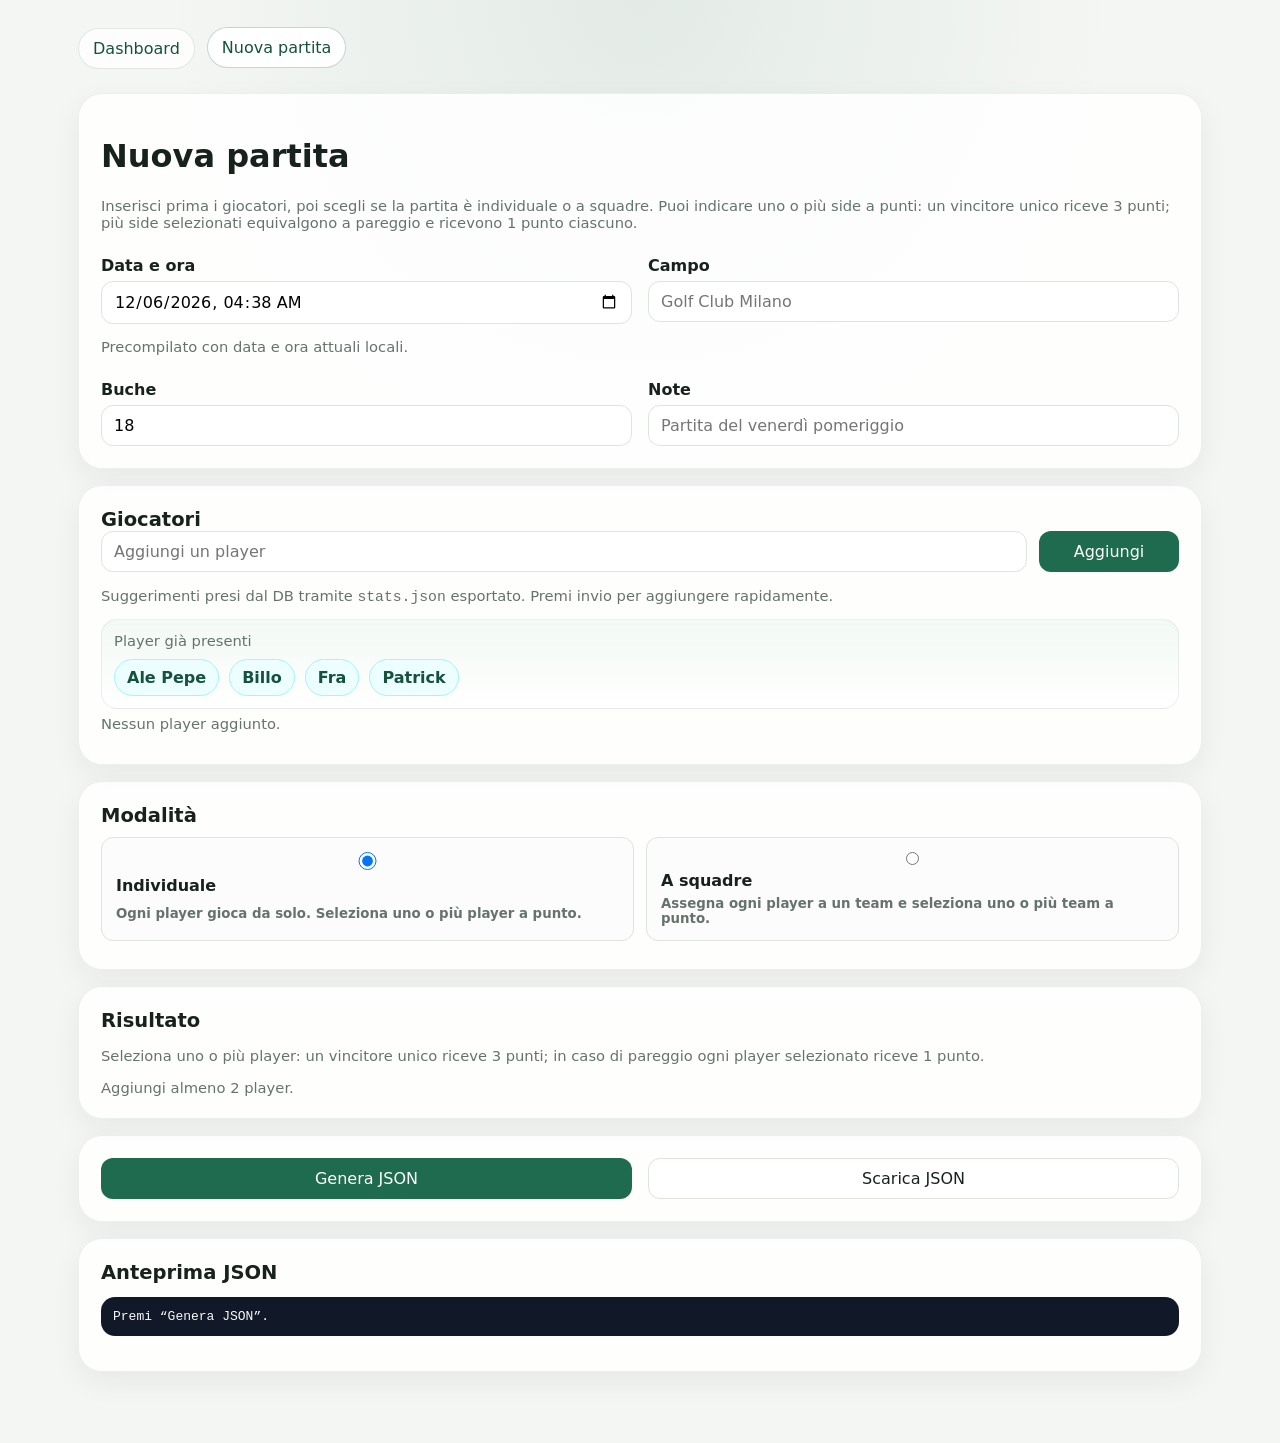
==== docs/new-match/index.html @ 49352cdf "stabile" ====
<!doctype html>
<html lang="it">
<head>
  <meta charset="utf-8">
  <meta name="viewport" content="width=device-width, initial-scale=1">
  <title>Nuova partita · Golf Match Tracker</title>
  <link rel="stylesheet" href="../assets/style.css">
</head>
<body>
  <div class="container">
    <nav>
      <a href="../">Dashboard</a>
      <a href="./" class="active">Nuova partita</a>
    </nav>

    <div class="card">
      <h1>Nuova partita</h1>
      <p class="small">Inserisci prima i giocatori, poi scegli se la partita è individuale o a squadre. Puoi indicare uno o più side a punti: un vincitore unico riceve 3 punti; più side selezionati equivalgono a pareggio e ricevono 1 punto ciascuno.</p>

      <div class="grid two-cols">
        <div>
          <label for="played_at">Data e ora</label>
          <input id="played_at" type="datetime-local">
          <p class="small">Precompilato con data e ora attuali locali.</p>
        </div>
        <div>
          <label for="course">Campo</label>
          <input id="course" type="text" placeholder="Golf Club Milano">
        </div>
      </div>

      <div class="grid two-cols">
        <div>
          <label for="holes">Buche</label>
          <input id="holes" type="number" min="1" step="1" value="18">
        </div>
        <div>
          <label for="notes">Note</label>
          <input id="notes" type="text" placeholder="Partita del venerdì pomeriggio">
        </div>
      </div>
    </div>

    <div class="card">
      <h2>Giocatori</h2>
      <div class="add-player-row">
        <input id="player_name" type="text" list="known-players" placeholder="Aggiungi un player">
        <datalist id="known-players"></datalist>
        <button id="add_player" type="button">Aggiungi</button>
      </div>
      <p class="small">Suggerimenti presi dal DB tramite <code>stats.json</code> esportato. Premi invio per aggiungere rapidamente.</p>
      <div class="known-players-block">
        <div class="known-players-head">
          <span class="small">Player già presenti</span>
        </div>
        <div id="known_players_empty" class="small">Nessun player disponibile nel dataset esportato.</div>
        <div id="known_players_list" class="chips suggest-chips"></div>
      </div>
      <div id="players_empty" class="small">Nessun player aggiunto.</div>
      <div id="players_list" class="chips"></div>
    </div>

    <div class="card">
      <h2>Modalità</h2>
      <div class="mode-row">
        <label class="choice-card">
          <input type="radio" name="mode" value="individual" checked>
          <span>Individuale</span>
          <small>Ogni player gioca da solo. Seleziona uno o più player a punto.</small>
        </label>
        <label class="choice-card">
          <input type="radio" name="mode" value="teams">
          <span>A squadre</span>
          <small>Assegna ogni player a un team e seleziona uno o più team a punto.</small>
        </label>
      </div>
    </div>

    <div class="card" id="individual_section">
      <h2>Risultato</h2>
      <p class="small">Seleziona uno o più player: un vincitore unico riceve 3 punti; in caso di pareggio ogni player selezionato riceve 1 punto.</p>
      <div id="individual_winner" class="stack"></div>
    </div>

    <div class="card hidden" id="teams_section">
      <div class="section-head">
        <h2>Squadre</h2>
        <div class="inline-actions">
          <button id="remove_team" type="button" class="secondary">- Team</button>
          <button id="add_team" type="button" class="secondary">+ Team</button>
        </div>
      </div>
      <p class="small">Se il nome team resta vuoto, useremo automaticamente i nomi dei player uniti da <code>-</code>.</p>
      <div id="team_names" class="grid two-cols"></div>
      <div class="table-wrap">
        <table>
          <thead>
            <tr>
              <th>Player</th>
              <th>Team</th>
            </tr>
          </thead>
          <tbody id="team_assignments"></tbody>
        </table>
      </div>
      <div class="winner-block">
        <label>Risultato team</label>
        <p class="small">Seleziona uno o più team: un vincitore unico riceve 3 punti; in caso di pareggio ogni team selezionato riceve 1 punto.</p>
        <div id="winning_team" class="stack"></div>
      </div>
    </div>

    <div class="card">
      <div class="grid two-cols">
        <button id="build" type="button">Genera JSON</button>
        <button id="download" type="button" class="secondary" disabled>Scarica JSON</button>
      </div>
    </div>

    <div class="card">
      <h2>Anteprima JSON</h2>
      <pre id="output">Premi “Genera JSON”.</pre>
    </div>
  </div>

  <script>
    (function () {
      'use strict';

      var state = {
        players: [],
        mode: 'individual',
        teamCount: 2,
        teamAssignments: {},
        knownPlayers: []
      };
      var latestText = '';

      function byId(id) {
        return document.getElementById(id);
      }

      function pad(n) {
        return String(n).padStart(2, '0');
      }

      function localDateTimeValue(date) {
        return date.getFullYear() + '-' +
          pad(date.getMonth() + 1) + '-' +
          pad(date.getDate()) + 'T' +
          pad(date.getHours()) + ':' +
          pad(date.getMinutes());
      }

      function generateImportKey() {
        var now = Date.now().toString(36);
        var rand = Math.random().toString(36).slice(2, 10);
        return 'match-' + now + '-' + rand;
      }

      function teamOptionLabel(teamNo) {
        var namesInput = byId('team_name_' + teamNo);
        var custom = namesInput ? namesInput.value.trim() : '';
        return custom || ('Team ' + teamNo);
      }

      function defaultTeamName(players) {
        return players.slice().sort().join('-');
      }

      function normalizeName(name) {
        return (name || '').trim().replace(/\s+/g, ' ');
      }

      function loadKnownPlayers() {
        fetch('../data/stats.json')
          .then(function (response) {
            if (!response.ok) return null;
            return response.json();
          })
          .then(function (payload) {
            if (!payload || !payload.filters || !Array.isArray(payload.filters.players)) return;
            state.knownPlayers = payload.filters.players.slice();
            renderKnownPlayers();
          })
          .catch(function () {
            renderKnownPlayers();
          });
      }

      function renderKnownPlayers() {
        var datalist = byId('known-players');
        var list = byId('known_players_list');
        var empty = byId('known_players_empty');
        datalist.innerHTML = '';
        list.innerHTML = '';

        var available = state.knownPlayers.filter(function (name) {
          return state.players.indexOf(name) === -1;
        });

        if (!available.length) {
          empty.style.display = state.knownPlayers.length ? 'none' : 'block';
        } else {
          empty.style.display = 'none';
        }

        state.knownPlayers.forEach(function (name) {
          var option = document.createElement('option');
          option.value = name;
          datalist.appendChild(option);
        });

        available.forEach(function (name) {
          var button = document.createElement('button');
          button.type = 'button';
          button.className = 'chip chip-action';
          button.textContent = name;
          button.addEventListener('click', function () {
            addPlayer(name);
            byId('player_name').value = '';
            byId('player_name').focus();
          });
          list.appendChild(button);
        });
      }

      function addPlayer(rawName) {
        var name = normalizeName(rawName);
        if (!name) return;
        if (state.players.indexOf(name) !== -1) return;
        state.players.push(name);
        if (!state.teamAssignments[name]) {
          var fallbackTeam = state.teamCount >= 2 ? ((state.players.length % 2) === 0 ? 2 : 1) : 1;
          state.teamAssignments[name] = Math.min(fallbackTeam, state.teamCount);
        }
        if (state.knownPlayers.indexOf(name) === -1) {
          state.knownPlayers.push(name);
          state.knownPlayers.sort();
          renderKnownPlayers();
        }
        renderAll();
      }

      function removePlayer(name) {
        state.players = state.players.filter(function (item) { return item !== name; });
        delete state.teamAssignments[name];
        renderAll();
      }

      function setMode(mode) {
        state.mode = mode === 'teams' ? 'teams' : 'individual';
        renderMode();
      }

      function ensureAssignmentsInRange() {
        state.players.forEach(function (player, index) {
          var assigned = state.teamAssignments[player];
          if (!assigned || assigned > state.teamCount || assigned < 1) {
            state.teamAssignments[player] = (index % state.teamCount) + 1;
          }
        });
      }

      function renderPlayers() {
        var list = byId('players_list');
        var empty = byId('players_empty');
        list.innerHTML = '';
        if (!state.players.length) {
          empty.style.display = 'block';
          return;
        }
        empty.style.display = 'none';
        state.players.forEach(function (name) {
          var chip = document.createElement('div');
          chip.className = 'chip';

          var span = document.createElement('span');
          span.textContent = name;
          chip.appendChild(span);

          var button = document.createElement('button');
          button.type = 'button';
          button.className = 'chip-remove';
          button.textContent = '×';
          button.addEventListener('click', function () {
            removePlayer(name);
          });
          chip.appendChild(button);
          list.appendChild(chip);
        });
      }

      function renderMode() {
        byId('individual_section').classList.toggle('hidden', state.mode !== 'individual');
        byId('teams_section').classList.toggle('hidden', state.mode !== 'teams');
        renderIndividualWinners();
        renderTeams();
      }

      function renderIndividualWinners() {
        var wrap = byId('individual_winner');
        wrap.innerHTML = '';
        if (!state.players.length) {
          wrap.innerHTML = '<div class="small">Aggiungi almeno 2 player.</div>';
          return;
        }
        state.players.forEach(function (player, index) {
          var label = document.createElement('label');
          label.className = 'row-option';
          var checkbox = document.createElement('input');
          checkbox.type = 'checkbox';
          checkbox.name = 'winner_player';
          checkbox.value = player;
          if (index === 0) checkbox.checked = true;
          label.appendChild(checkbox);
          var text = document.createElement('span');
          text.textContent = player;
          label.appendChild(text);
          wrap.appendChild(label);
        });
      }

      function renderTeams() {
        ensureAssignmentsInRange();
        var namesWrap = byId('team_names');
        var body = byId('team_assignments');
        var winnersWrap = byId('winning_team');

        namesWrap.innerHTML = '';
        body.innerHTML = '';
        winnersWrap.innerHTML = '';

        for (var i = 1; i <= state.teamCount; i += 1) {
          var box = document.createElement('div');
          var label = document.createElement('label');
          label.setAttribute('for', 'team_name_' + i);
          label.textContent = 'Nome team ' + i;
          box.appendChild(label);

          var input = document.createElement('input');
          input.id = 'team_name_' + i;
          input.type = 'text';
          input.placeholder = 'Automatico dai player';
          input.dataset.teamNo = String(i);
          input.addEventListener('input', renderWinningTeamOptions);
          box.appendChild(input);
          namesWrap.appendChild(box);

          var winnerLabel = document.createElement('label');
          winnerLabel.className = 'row-option';
          var checkbox = document.createElement('input');
          checkbox.type = 'checkbox';
          checkbox.name = 'winner_team';
          checkbox.value = String(i);
          if (i === 1) checkbox.checked = true;
          winnerLabel.appendChild(checkbox);
          var text = document.createElement('span');
          text.dataset.teamWinnerLabel = String(i);
          text.textContent = teamOptionLabel(i);
          winnerLabel.appendChild(text);
          winnersWrap.appendChild(winnerLabel);
        }

        state.players.forEach(function (player) {
          var tr = document.createElement('tr');
          var tdPlayer = document.createElement('td');
          tdPlayer.textContent = player;
          tr.appendChild(tdPlayer);

          var tdTeam = document.createElement('td');
          var playerSelect = document.createElement('select');
          playerSelect.dataset.player = player;
          for (var j = 1; j <= state.teamCount; j += 1) {
            var opt = document.createElement('option');
            opt.value = String(j);
            opt.textContent = 'Team ' + j;
            if (state.teamAssignments[player] === j) opt.selected = true;
            playerSelect.appendChild(opt);
          }
          playerSelect.addEventListener('change', function (event) {
            state.teamAssignments[event.target.dataset.player] = Number(event.target.value);
            renderWinningTeamOptions();
          });
          tdTeam.appendChild(playerSelect);
          tr.appendChild(tdTeam);
          body.appendChild(tr);
        });

        renderWinningTeamOptions();
      }

      function renderWinningTeamOptions() {
        Array.prototype.forEach.call(document.querySelectorAll('[data-team-winner-label]'), function (label) {
          var teamNo = Number(label.dataset.teamWinnerLabel);
          var players = state.players.filter(function (player) {
            return state.teamAssignments[player] === teamNo;
          });
          var typed = teamOptionLabel(teamNo);
          label.textContent = players.length ? (typed + ' (' + defaultTeamName(players) + ')') : typed;
        });
      }

      function buildIndividualSides() {
        var checked = Array.prototype.map.call(document.querySelectorAll('input[name="winner_player"]:checked'), function (input) { return input.value; });
        if (!checked.length) throw new Error('Scegli almeno un player/team a punti');
        return state.players.map(function (player) {
          return {
            team_name: player,
            is_winner: checked.indexOf(player) !== -1,
            players: [player]
          };
        });
      }

      function buildTeamSides() {
        var grouped = {};
        state.players.forEach(function (player) {
          var teamNo = Number(state.teamAssignments[player] || 1);
          if (!grouped[teamNo]) grouped[teamNo] = [];
          grouped[teamNo].push(player);
        });

        var nonEmpty = Object.keys(grouped)
          .map(function (key) { return Number(key); })
          .sort(function (a, b) { return a - b; })
          .filter(function (teamNo) { return grouped[teamNo].length > 0; });

        if (nonEmpty.length < 2) throw new Error('Servono almeno 2 team non vuoti');

        var winners = Array.prototype.map.call(document.querySelectorAll('input[name="winner_team"]:checked'), function (input) {
          return Number(input.value);
        }).filter(function (teamNo) {
          return nonEmpty.indexOf(teamNo) !== -1;
        });
        if (!winners.length) throw new Error('Scegli almeno un team a punti con almeno un player');

        return nonEmpty.map(function (teamNo) {
          var players = grouped[teamNo].slice().sort();
          var typedName = byId('team_name_' + teamNo).value.trim();
          return {
            team_name: typedName || defaultTeamName(players),
            is_winner: winners.indexOf(teamNo) !== -1,
            players: players
          };
        });
      }

      function buildPayload() {
        var dt = byId('played_at').value;
        if (!dt) throw new Error('Data e ora obbligatoria');
        if (state.players.length < 2) throw new Error('Servono almeno 2 player');

        return {
          version: 'golf-match.v1',
          import_key: generateImportKey(),
          played_at: dt + ':00',
          course: normalizeName(byId('course').value) || null,
          holes: Number(byId('holes').value) || null,
          notes: normalizeName(byId('notes').value) || null,
          sides: state.mode === 'teams' ? buildTeamSides() : buildIndividualSides()
        };
      }

      function renderAll() {
        renderPlayers();
        renderKnownPlayers();
        renderMode();
      }

      byId('played_at').value = localDateTimeValue(new Date());

      byId('add_player').addEventListener('click', function () {
        addPlayer(byId('player_name').value);
        byId('player_name').value = '';
        byId('player_name').focus();
      });

      byId('player_name').addEventListener('keydown', function (event) {
        if (event.key === 'Enter') {
          event.preventDefault();
          byId('add_player').click();
        }
      });

      Array.prototype.forEach.call(document.querySelectorAll('input[name="mode"]'), function (input) {
        input.addEventListener('change', function (event) {
          setMode(event.target.value);
        });
      });

      byId('add_team').addEventListener('click', function () {
        state.teamCount = Math.min(6, state.teamCount + 1);
        renderTeams();
      });

      byId('remove_team').addEventListener('click', function () {
        state.teamCount = Math.max(2, state.teamCount - 1);
        ensureAssignmentsInRange();
        renderTeams();
      });

      byId('build').addEventListener('click', function () {
        try {
          var payload = buildPayload();
          latestText = JSON.stringify(payload, null, 2);
          byId('output').textContent = latestText;
          byId('download').disabled = false;
        } catch (err) {
          latestText = '';
          byId('output').textContent = 'Errore: ' + err.message;
          byId('download').disabled = true;
        }
      });

      byId('download').addEventListener('click', function () {
        if (!latestText) return;
        var blob = new Blob([latestText], { type: 'application/json' });
        var a = document.createElement('a');
        a.href = URL.createObjectURL(blob);
        a.download = 'golf-match.json';
        a.click();
        URL.revokeObjectURL(a.href);
      });

      loadKnownPlayers();
      renderAll();
    })();
  </script>
</body>
</html>
---- docs/assets/style.css ----
:root {
  --bg: #f4f6f3;
  --card: #ffffff;
  --card-soft: #f8fbf7;
  --text: #18221d;
  --muted: #66736d;
  --line: #dde5de;
  --accent: #1f6b4f;
  --accent-strong: #15523c;
  --accent-soft: #e6f3ec;
  --shadow: 0 10px 30px rgba(22, 34, 28, 0.06);
}
* { box-sizing: border-box; }
html { scroll-behavior: smooth; }
body {
  margin: 0;
  font-family: Inter, ui-sans-serif, system-ui, -apple-system, BlinkMacSystemFont, "Segoe UI", sans-serif;
  background:
    radial-gradient(circle at top, rgba(31,107,79,0.08), transparent 30%),
    var(--bg);
  color: var(--text);
}
a { color: var(--accent); }
.container {
  max-width: 1160px;
  margin: 0 auto;
  padding: 28px 18px 56px;
}
.topnav,
nav {
  display: flex;
  gap: 12px;
  margin-bottom: 24px;
  flex-wrap: wrap;
}
.topnav a,
nav a {
  text-decoration: none;
  color: var(--accent-strong);
  padding: 10px 14px;
  border: 1px solid rgba(21,82,60,0.12);
  border-radius: 999px;
  background: rgba(255,255,255,0.76);
  backdrop-filter: blur(6px);
  transition: transform 120ms ease, background 120ms ease, border-color 120ms ease;
}
.topnav a:hover,
nav a:hover,
.topnav a.active,
nav a.active {
  background: #ffffff;
  border-color: rgba(21,82,60,0.24);
  transform: translateY(-1px);
}
.hero-card {
  display: flex;
  justify-content: space-between;
  gap: 24px;
  align-items: flex-end;
  padding: 28px;
  margin-bottom: 18px;
  border-radius: 28px;
  background: linear-gradient(135deg, #173f31 0%, #1f6b4f 60%, #2a7f60 100%);
  color: #f7fbf8;
  box-shadow: var(--shadow);
}
.eyebrow,
.section-kicker {
  margin: 0 0 8px;
  font-size: 0.78rem;
  letter-spacing: 0.12em;
  text-transform: uppercase;
  color: rgba(247,251,248,0.74);
}
.section-kicker {
  color: var(--muted);
}
.hero-card h1 {
  margin: 0;
  font-size: clamp(2rem, 4vw, 3.1rem);
  line-height: 1.02;
}
.hero-copy {
  max-width: 640px;
  margin: 12px 0 0;
  color: rgba(247,251,248,0.82);
  font-size: 1.02rem;
  line-height: 1.55;
}
.hero-meta {
  display: grid;
  gap: 12px;
  justify-items: end;
  text-align: right;
}
.pill {
  display: inline-flex;
  align-items: center;
  gap: 8px;
  width: fit-content;
  padding: 8px 12px;
  border-radius: 999px;
  background: rgba(255,255,255,0.14);
  color: #f7fbf8;
  border: 1px solid rgba(255,255,255,0.16);
  font-size: 0.88rem;
}
.pill.subtle {
  background: var(--accent-soft);
  color: var(--accent-strong);
  border-color: rgba(21,82,60,0.08);
}
.kpi-grid {
  display: grid;
  grid-template-columns: repeat(4, minmax(0, 1fr));
  gap: 16px;
  margin: 0 0 18px;
}
.kpi-card {
  background: rgba(255,255,255,0.8);
  border: 1px solid rgba(21,82,60,0.08);
  border-radius: 22px;
  padding: 20px;
  box-shadow: var(--shadow);
}
.kpi-card-accent {
  background: linear-gradient(180deg, #f5fbf7 0%, #ebf6ef 100%);
}
.kpi-label {
  margin: 0 0 8px;
  color: var(--muted);
  font-size: 0.86rem;
  text-transform: uppercase;
  letter-spacing: 0.06em;
}
.kpi-value {
  margin: 0;
  font-size: clamp(2rem, 3vw, 2.5rem);
  font-weight: 700;
  letter-spacing: -0.03em;
}
.kpi-value-sm {
  font-size: clamp(1.1rem, 2.2vw, 1.35rem);
  line-height: 1.3;
}
.kpi-note,
.small {
  color: var(--muted);
  font-size: 0.92rem;
}
.card {
  background: rgba(255,255,255,0.84);
  border: 1px solid rgba(21,82,60,0.08);
  border-radius: 24px;
  padding: 22px;
  margin-bottom: 16px;
  box-shadow: var(--shadow);
}
.dashboard-card {
  margin-bottom: 0;
}
.grid {
  display: grid;
  gap: 16px;
}
.grid-charts,
.grid-tables {
  grid-template-columns: repeat(2, minmax(0, 1fr));
  margin-bottom: 16px;
}
.card-head,
.section-head {
  display: flex;
  justify-content: space-between;
  gap: 16px;
  align-items: flex-start;
  flex-wrap: wrap;
  margin-bottom: 18px;
}
.card h2 {
  margin: 0;
  font-size: 1.22rem;
}
label { display: block; margin: 10px 0 6px; font-weight: 600; }
input, textarea, select, button {
  width: 100%;
  padding: 10px 12px;
  border: 1px solid var(--line);
  border-radius: 12px;
  font: inherit;
  background: #fff;
}
button {
  cursor: pointer;
  background: var(--accent);
  color: white;
  border: none;
}
button.secondary {
  background: white;
  color: var(--text);
  border: 1px solid var(--line);
}
.table-wrap { overflow-x: auto; }
table { width: 100%; border-collapse: collapse; }
th, td {
  text-align: left;
  padding: 12px 10px;
  border-bottom: 1px solid #edf2ee;
}
thead th {
  font-size: 0.82rem;
  letter-spacing: 0.06em;
  text-transform: uppercase;
  color: var(--muted);
}
tbody tr:hover {
  background: rgba(31,107,79,0.03);
}
td.num {
  text-align: right;
  font-variant-numeric: tabular-nums;
}
pre {
  white-space: pre-wrap;
  background: #111827;
  color: #f9fafb;
  padding: 12px;
  border-radius: 14px;
  overflow-x: auto;
}
.chart {
  display: grid;
  gap: 12px;
}
.chart-row {
  display: grid;
  grid-template-columns: minmax(90px, 170px) 1fr 52px;
  gap: 12px;
  align-items: center;
}
.chart-label {
  font-size: 0.96rem;
  overflow: hidden;
  text-overflow: ellipsis;
  white-space: nowrap;
}
.chart-track {
  position: relative;
  background: linear-gradient(180deg, #f3f6f4 0%, #edf2ee 100%);
  border-radius: 999px;
  overflow: hidden;
  height: 14px;
}
.chart-bar {
  height: 100%;
  background: linear-gradient(90deg, #2b7f60 0%, #1f6b4f 100%);
  border-radius: 999px;
  transition: width 250ms ease;
}
.chart-bar.top {
  background: linear-gradient(90deg, #3d986f 0%, #1d5f46 100%);
}
.chart-value {
  text-align: right;
  font-size: 0.92rem;
  color: var(--muted);
  font-variant-numeric: tabular-nums;
}
.matches-card {
  padding-bottom: 16px;
}
.compact-filter {
  min-width: 150px;
}
.compact-filter label {
  margin-top: 0;
  font-size: 0.84rem;
  color: var(--muted);
}
.matches-list {
  display: grid;
  gap: 14px;
}
.match-item {
  border: 1px solid #e8eeea;
  background: linear-gradient(180deg, #ffffff 0%, #fbfcfb 100%);
  border-radius: 18px;
  padding: 16px;
}
.match-meta {
  display: flex;
  flex-wrap: wrap;
  gap: 8px;
  align-items: center;
  color: var(--muted);
  font-size: 0.92rem;
  margin-bottom: 12px;
}
.match-date {
  color: var(--text);
  font-weight: 700;
}
.match-dot {
  color: #b3c1b9;
}
.match-sides {
  display: grid;
  gap: 10px;
}
.match-side {
  display: flex;
  gap: 12px;
  align-items: center;
  padding: 12px;
  border-radius: 16px;
  background: #f8faf8;
  border: 1px solid transparent;
}
.match-side.is-winner {
  background: #eff8f2;
  border-color: #d6eadc;
}
.result-badge {
  display: inline-flex;
  align-items: center;
  justify-content: center;
  min-width: 70px;
  padding: 8px 10px;
  border-radius: 999px;
  font-size: 0.78rem;
  font-weight: 700;
  text-transform: uppercase;
  letter-spacing: 0.06em;
}
.result-badge.winner {
  background: #dff1e6;
  color: #18543d;
}
.result-badge.loser {
  background: #eef2ef;
  color: #62706a;
}
.match-side-text {
  display: grid;
  gap: 4px;
}
.match-side-text span {
  color: var(--muted);
  font-size: 0.92rem;
}

.match-id {
  display: inline-flex;
  align-items: center;
  padding: 4px 8px;
  border-radius: 999px;
  background: var(--accent-soft);
  color: var(--accent-strong);
  font-weight: 700;
  font-variant-numeric: tabular-nums;
}
.match-admin {
  margin-top: 12px;
  padding-top: 10px;
  border-top: 1px solid #edf2ee;
}
.match-admin summary {
  cursor: pointer;
  color: var(--accent-strong);
  font-weight: 700;
}
.match-import-key {
  margin: 10px 0 6px;
  word-break: break-all;
}
.delete-command {
  margin: 0;
  font-size: 0.86rem;
}

.match-notes {
  margin: 12px 0 0;
  color: var(--muted);
  font-size: 0.94rem;
  line-height: 1.5;
}
.hidden { display: none; }
.two-cols { grid-template-columns: repeat(auto-fit, minmax(240px, 1fr)); }
.add-player-row {
  display: grid;
  grid-template-columns: 1fr 140px;
  gap: 12px;
}

.known-players-block {
  margin: 12px 0 6px;
  padding: 12px;
  border: 1px solid rgba(21,82,60,0.08);
  border-radius: 16px;
  background: linear-gradient(180deg, rgba(230,243,236,0.5) 0%, rgba(255,255,255,0.7) 100%);
}
.known-players-head {
  display: flex;
  justify-content: space-between;
  gap: 10px;
  align-items: center;
  margin-bottom: 8px;
}
.suggest-chips {
  margin-top: 8px;
}
.chip-action {
  width: auto;
  border: 1px solid rgba(21,82,60,0.12);
  background: #fff;
  color: var(--accent-strong);
  font-weight: 600;
}
.chip-action:hover {
  background: var(--accent-soft);
}

.chips {
  display: flex;
  flex-wrap: wrap;
  gap: 10px;
  margin-top: 10px;
}
.chip {
  display: inline-flex;
  align-items: center;
  gap: 8px;
  padding: 8px 12px;
  background: #ecfeff;
  border: 1px solid #a5f3fc;
  border-radius: 999px;
}
.chip-remove {
  width: auto;
  min-width: 28px;
  padding: 2px 8px;
  border-radius: 999px;
  background: white;
  color: var(--text);
  border: 1px solid var(--line);
}
.mode-row {
  display: grid;
  grid-template-columns: repeat(auto-fit, minmax(220px, 1fr));
  gap: 12px;
}
.choice-card {
  display: grid;
  gap: 6px;
  border: 1px solid var(--line);
  border-radius: 12px;
  padding: 14px;
  background: #fcfcfc;
}
.choice-card input {
  width: auto;
  margin: 0;
}
.choice-card span {
  font-weight: 700;
}
.choice-card small {
  color: var(--muted);
}
.row-option {
  display: flex;
  align-items: center;
  gap: 10px;
  padding: 10px 0;
}
.stack {
  display: grid;
  gap: 4px;
}
.inline-actions {
  display: flex;
  gap: 10px;
}
.inline-actions button { width: auto; }
.winner-block {
  margin-top: 16px;
}
.matches-limit-box {
  min-width: 140px;
}
.matches-limit-box label {
  margin-top: 0;
}
.match-card {
  margin-bottom: 12px;
}
@media (max-width: 980px) {
  .kpi-grid,
  .grid-charts,
  .grid-tables {
    grid-template-columns: 1fr 1fr;
  }
}
@media (max-width: 760px) {
  .hero-card {
    padding: 22px;
    border-radius: 24px;
    flex-direction: column;
    align-items: flex-start;
  }
  .hero-meta {
    justify-items: start;
    text-align: left;
  }
  .kpi-grid,
  .grid-charts,
  .grid-tables {
    grid-template-columns: 1fr;
  }
  .chart-row {
    grid-template-columns: minmax(80px, 130px) 1fr 44px;
  }
  .match-side {
    align-items: flex-start;
  }
}
@media (max-width: 640px) {
  .container {
    padding: 18px 14px 40px;
  }
  .add-player-row { grid-template-columns: 1fr; }
}

/* Dashboard refresh: full-width leaderboards, no chart panels */
.dashboard-page {
  max-width: 1280px;
}
.scoreboard-stack {
  display: grid;
  gap: 18px;
  margin-bottom: 18px;
}
.scoreboard-card {
  position: relative;
  overflow: hidden;
  padding: 0;
  border-color: rgba(21,82,60,0.10);
  background:
    linear-gradient(135deg, rgba(230,243,236,0.72) 0%, rgba(255,255,255,0.92) 34%, rgba(255,255,255,0.98) 100%);
}
.scoreboard-card::before {
  content: "";
  position: absolute;
  inset: 0 0 auto 0;
  height: 5px;
  background: linear-gradient(90deg, var(--accent-strong), #3d986f, #a4c96b);
}
.scoreboard-card-primary::after {
  content: "";
  position: absolute;
  top: -100px;
  right: -80px;
  width: 260px;
  height: 260px;
  border-radius: 999px;
  background: radial-gradient(circle, rgba(31,107,79,0.13), transparent 68%);
  pointer-events: none;
}
.leaderboard-head {
  position: relative;
  z-index: 1;
  margin: 0;
  padding: 24px 24px 10px;
}
.leaderboard-head h2 {
  font-size: clamp(1.45rem, 2vw, 1.9rem);
  letter-spacing: -0.03em;
}
.leaderboard-head .small {
  max-width: 760px;
  margin-bottom: 0;
}
.leaderboard-table {
  position: relative;
  z-index: 1;
  padding: 0 16px 18px;
}
.leaderboard-table table {
  border-collapse: separate;
  border-spacing: 0 8px;
}
.leaderboard-table thead th {
  border-bottom: 0;
  padding: 8px 12px;
}
.leaderboard-table tbody tr {
  background: rgba(255,255,255,0.86);
  box-shadow: 0 8px 18px rgba(22, 34, 28, 0.045);
}
.leaderboard-table tbody tr:hover {
  background: #fff;
  transform: translateY(-1px);
}
.leaderboard-table tbody td {
  border-bottom: 0;
  padding: 14px 12px;
}
.leaderboard-table tbody td:first-child {
  border-radius: 14px 0 0 14px;
  font-weight: 800;
  color: var(--text);
}
.leaderboard-table tbody td:last-child {
  border-radius: 0 14px 14px 0;
}
.leaderboard-table tbody td:nth-child(2) {
  font-weight: 900;
  color: var(--accent-strong);
}
.matches-card {
  background: linear-gradient(180deg, rgba(255,255,255,0.9), rgba(248,251,247,0.92));
}
.kpi-card {
  transition: transform 140ms ease, box-shadow 140ms ease;
}
.kpi-card:hover {
  transform: translateY(-2px);
  box-shadow: 0 16px 34px rgba(22, 34, 28, 0.08);
}

@media (max-width: 980px) {
  .scoreboard-stack { gap: 16px; }
}
@media (max-width: 760px) {
  .leaderboard-head { padding: 22px 18px 8px; }
  .leaderboard-table { padding: 0 10px 14px; }
}

/* Mobile compatibility pass */
@media (max-width: 760px) {
  body {
    background:
      radial-gradient(circle at top left, rgba(31,107,79,0.10), transparent 34%),
      var(--bg);
  }

  .container,
  .dashboard-page {
    width: 100%;
    max-width: none;
    padding: 14px 12px 34px;
  }

  .topnav,
  nav {
    gap: 8px;
    margin-bottom: 14px;
    overflow-x: auto;
    flex-wrap: nowrap;
    padding-bottom: 4px;
    -webkit-overflow-scrolling: touch;
    scrollbar-width: none;
  }

  .topnav::-webkit-scrollbar,
  nav::-webkit-scrollbar {
    display: none;
  }

  .topnav a,
  nav a {
    flex: 0 0 auto;
    padding: 9px 12px;
    font-size: 0.92rem;
    white-space: nowrap;
  }

  .hero-card {
    padding: 20px;
    margin-bottom: 14px;
    border-radius: 22px;
  }

  .hero-card h1 {
    font-size: clamp(1.8rem, 11vw, 2.5rem);
  }

  .hero-copy {
    font-size: 0.96rem;
  }

  .hero-meta,
  .hero-meta .small {
    width: 100%;
  }

  .kpi-grid {
    grid-template-columns: repeat(2, minmax(0, 1fr));
    gap: 10px;
    margin: 0 0 14px;
  }

  .kpi-card {
    padding: 14px;
    border-radius: 18px;
  }

  .kpi-label {
    font-size: 0.72rem;
  }

  .kpi-value {
    font-size: 1.8rem;
  }

  .kpi-value-sm {
    font-size: 0.98rem;
  }

  .kpi-note {
    margin-bottom: 0;
    font-size: 0.78rem;
  }

  .card {
    padding: 16px;
    border-radius: 20px;
  }

  .scoreboard-stack {
    gap: 14px;
    margin-bottom: 14px;
  }

  .scoreboard-card {
    border-radius: 20px;
  }

  .leaderboard-head {
    display: grid;
    gap: 10px;
    padding: 20px 16px 8px;
  }

  .leaderboard-head h2 {
    font-size: 1.38rem;
  }

  .leaderboard-head .pill {
    justify-self: start;
  }

  .leaderboard-table {
    overflow-x: auto;
    overflow-y: hidden;
    padding: 0 10px 14px;
    -webkit-overflow-scrolling: touch;
    scrollbar-width: thin;
  }

  .leaderboard-table table {
    min-width: 680px;
    border-collapse: separate;
    border-spacing: 0;
    overflow: hidden;
    border: 1px solid rgba(21,82,60,0.08);
    border-radius: 16px;
    background: rgba(255,255,255,0.94);
    box-shadow: 0 8px 18px rgba(22, 34, 28, 0.04);
  }

  .leaderboard-table thead th {
    position: sticky;
    top: 0;
    z-index: 2;
    background: #f2f8f4;
    border-bottom: 1px solid #dfeae2;
    padding: 10px 9px;
    font-size: 0.7rem;
    white-space: nowrap;
  }

  .leaderboard-table tbody tr {
    background: transparent;
    box-shadow: none;
  }

  .leaderboard-table tbody tr:hover {
    transform: none;
  }

  .leaderboard-table tbody td {
    padding: 11px 9px;
    border-bottom: 1px solid #edf2ee;
    background: rgba(255,255,255,0.96);
    font-size: 0.86rem;
    white-space: nowrap;
  }

  .leaderboard-table tbody td:first-child,
  .leaderboard-table thead th:first-child {
    position: sticky;
    left: 0;
    z-index: 3;
    min-width: 138px;
    max-width: 170px;
    background: #ffffff;
    box-shadow: 8px 0 12px rgba(22,34,28,0.05);
    white-space: normal;
    word-break: break-word;
  }

  .leaderboard-table thead th:first-child {
    background: #f2f8f4;
    z-index: 4;
  }

  .leaderboard-table tbody td:first-child {
    border-radius: 0;
    font-weight: 800;
    text-align: left;
  }

  .leaderboard-table tbody td:last-child {
    border-radius: 0;
  }

  .leaderboard-table tbody td:nth-child(2) {
    color: var(--accent-strong);
    font-weight: 900;
  }

  .leaderboard-table::after {
    content: "Scorri in orizzontale per vedere tutte le colonne";
    display: block;
    margin: 8px 4px 0;
    color: var(--muted);
    font-size: 0.78rem;
  }

  .section-head,
  .card-head {
    display: grid;
    gap: 12px;
  }

  .matches-limit-box,
  .compact-filter {
    width: 100%;
    min-width: 0;
  }

  .match-item {
    padding: 14px;
    border-radius: 18px;
  }

  .match-meta {
    display: grid;
    grid-template-columns: 1fr;
    gap: 6px;
    font-size: 0.9rem;
  }

  .match-dot {
    display: none;
  }

  .match-side {
    display: grid;
    grid-template-columns: 1fr;
    gap: 8px;
    padding: 12px;
  }

  .result-badge {
    min-width: 0;
    width: fit-content;
  }

  .delete-command {
    font-size: 0.78rem;
    word-break: break-word;
  }
}

@media (max-width: 420px) {
  .container,
  .dashboard-page {
    padding-left: 10px;
    padding-right: 10px;
  }

  .kpi-grid {
    grid-template-columns: 1fr;
  }

  .hero-card {
    padding: 18px;
  }

  .pill {
    max-width: 100%;
    overflow-wrap: anywhere;
  }
}

@media (max-width: 760px) {
  #teams {
    min-width: 860px;
  }
}

.hero-meta {
  display: grid;
  gap: 0.85rem;
  align-content: start;
}

.flavour-quote {
  margin: 0;
  padding: 1rem 1.15rem;
  border-left: 4px solid var(--accent, #2f7d46);
  background: rgba(244, 210, 130, 0.14);
  border-radius: 16px;
}

.flavour-quote blockquote {
  margin: 0;
  font-size: 1rem;
  line-height: 1.45;
  font-style: italic;
  font-weight: 650;
}

.flavour-quote figcaption {
  margin-top: 0.65rem;
  text-align: right;
  font-size: 0.78rem;
  opacity: 0.75;
  font-variant: small-caps;
  letter-spacing: 0.04em;
}

#updated-at {
  margin: 0;
  color: rgba(247, 251, 248, 0.72);
}
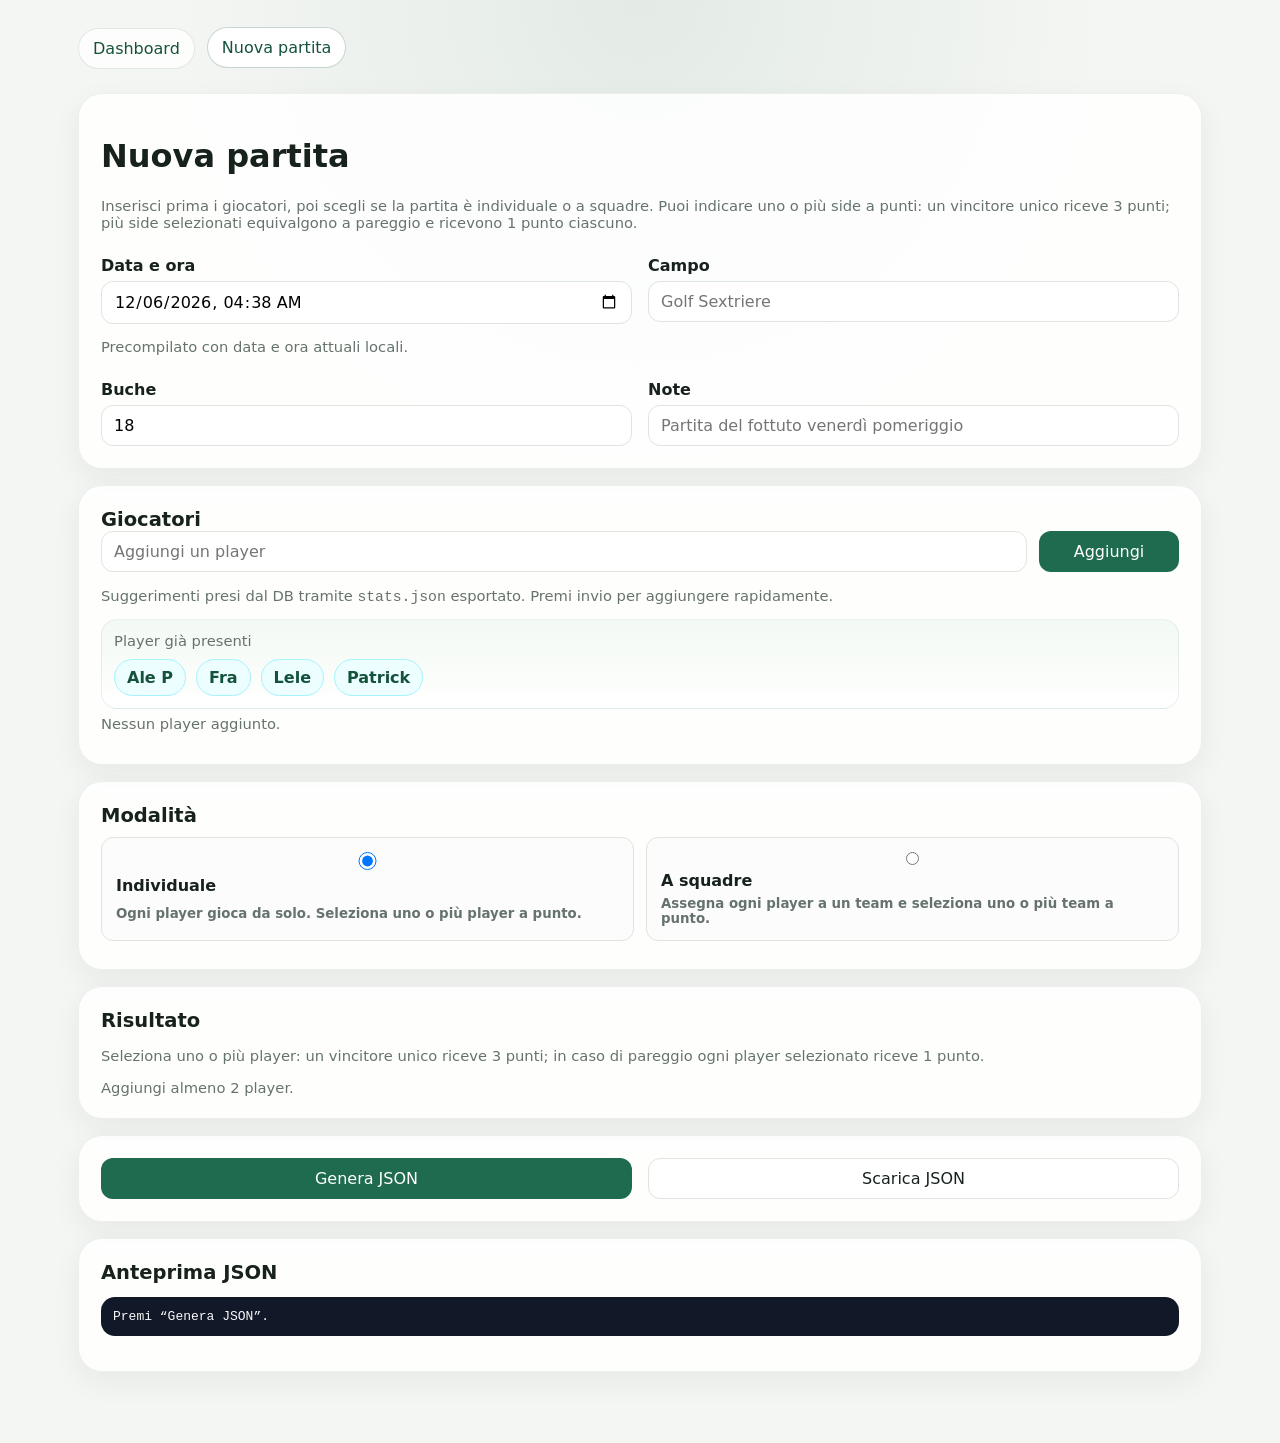
==== commit 25db505b: "update" ====
--- a/docs/new-match/index.html
+++ b/docs/new-match/index.html
@@ -25,7 +25,7 @@
         </div>
         <div>
           <label for="course">Campo</label>
-          <input id="course" type="text" placeholder="Golf Club Milano">
+          <input id="course" type="text" placeholder="Golf Sextriere">
         </div>
       </div>
 
@@ -36,7 +36,7 @@
         </div>
         <div>
           <label for="notes">Note</label>
-          <input id="notes" type="text" placeholder="Partita del venerdì pomeriggio">
+          <input id="notes" type="text" placeholder="Partita del fottuto venerdì pomeriggio">
         </div>
       </div>
     </div>
--- a/docs/assets/style.css
+++ b/docs/assets/style.css
@@ -919,31 +919,74 @@
 }
 
 .flavour-quote {
+  position: relative;
   margin: 0;
-  padding: 1rem 1.15rem;
-  border-left: 4px solid var(--accent, #2f7d46);
-  background: rgba(244, 210, 130, 0.14);
+  padding: 1.05rem 1.2rem 1rem 1.35rem;
+  border-left: 3px solid rgba(247, 251, 248, 0.38);
+  background: rgba(255, 255, 255, 0.11);
   border-radius: 16px;
+  box-shadow:
+    0 10px 22px rgba(0, 0, 0, 0.08),
+    inset 0 0 0 1px rgba(255, 255, 255, 0.10);
+  backdrop-filter: blur(6px);
+}
+
+.flavour-quote::before {
+  content: "“";
+  position: absolute;
+  top: -0.2rem;
+  left: 0.7rem;
+  color: rgba(247, 251, 248, 0.18);
+  font-size: 3.2rem;
+  line-height: 1;
+  font-family: Georgia, "Times New Roman", serif;
+  pointer-events: none;
 }
 
 .flavour-quote blockquote {
+  position: relative;
   margin: 0;
+  color: rgba(247, 251, 248, 0.92);
   font-size: 1rem;
-  line-height: 1.45;
+  line-height: 1.5;
   font-style: italic;
-  font-weight: 650;
+  font-weight: 600;
 }
 
 .flavour-quote figcaption {
-  margin-top: 0.65rem;
+  margin-top: 0.7rem;
+  color: rgba(247, 251, 248, 0.64);
   text-align: right;
   font-size: 0.78rem;
-  opacity: 0.75;
   font-variant: small-caps;
-  letter-spacing: 0.04em;
+  letter-spacing: 0.045em;
 }
 
 #updated-at {
   margin: 0;
   color: rgba(247, 251, 248, 0.72);
-}+  width: 100%;
+  justify-self: stretch;
+  text-align: left;
+}
+/* Sticky identification column for leaderboard tables */
+.leaderboard-table {
+  overflow-x: auto;
+}
+
+#players th:first-child,
+#players td:first-child,
+#teams th:first-child,
+#teams td:first-child {
+  position: sticky;
+  left: 0;
+  z-index: 3;
+  background: #ffffff;
+  box-shadow: 8px 0 12px rgba(22, 34, 28, 0.05);
+}
+
+#players th:first-child,
+#teams th:first-child {
+  z-index: 4;
+  background: #f2f8f4;
+}
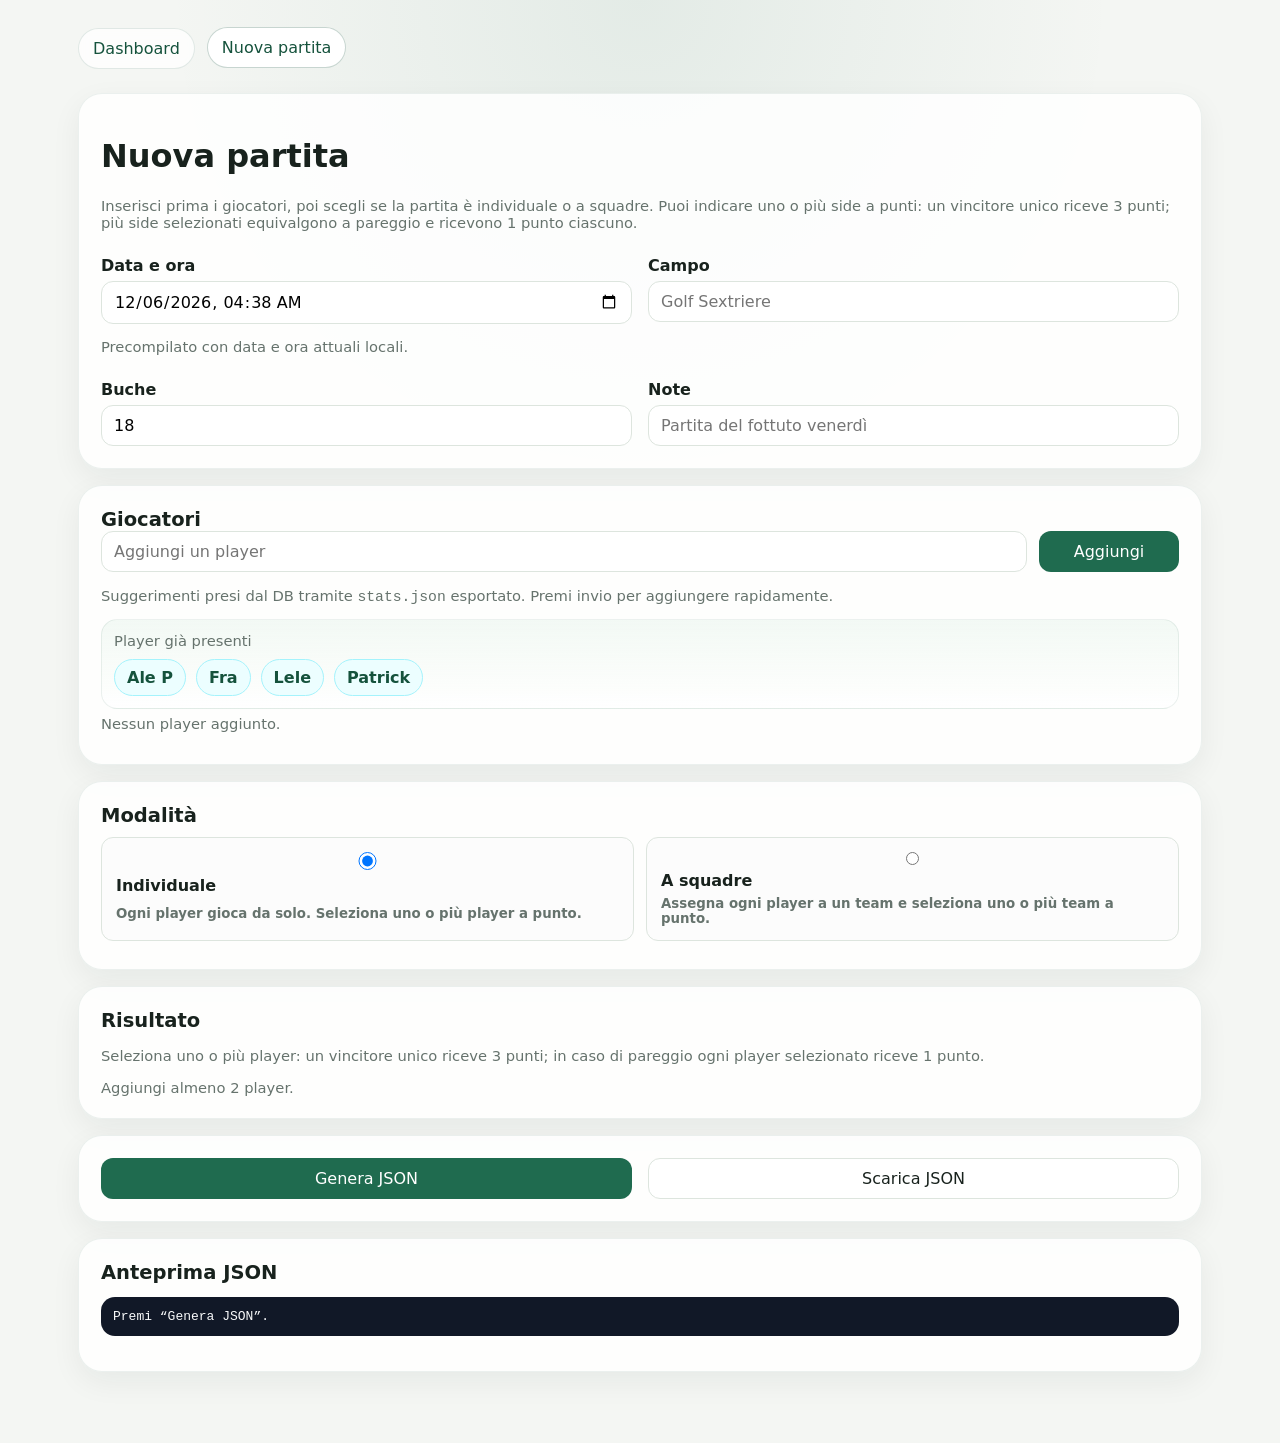
==== commit 75d39eae: "head2head" ====
--- a/docs/new-match/index.html
+++ b/docs/new-match/index.html
@@ -36,7 +36,7 @@
         </div>
         <div>
           <label for="notes">Note</label>
-          <input id="notes" type="text" placeholder="Partita del fottuto venerdì pomeriggio">
+          <input id="notes" type="text" placeholder="Partita del fottuto venerdì">
         </div>
       </div>
     </div>
--- a/docs/assets/style.css
+++ b/docs/assets/style.css
@@ -919,47 +919,28 @@
 }
 
 .flavour-quote {
-  position: relative;
   margin: 0;
-  padding: 1.05rem 1.2rem 1rem 1.35rem;
-  border-left: 3px solid rgba(247, 251, 248, 0.38);
-  background: rgba(255, 255, 255, 0.11);
+  padding: 1rem 1.15rem;
+  border-left: 4px solid var(--accent, #2f7d46);
+  background: rgba(230, 243, 236, 0.24);
   border-radius: 16px;
-  box-shadow:
-    0 10px 22px rgba(0, 0, 0, 0.08),
-    inset 0 0 0 1px rgba(255, 255, 255, 0.10);
-  backdrop-filter: blur(6px);
-}
-
-.flavour-quote::before {
-  content: "“";
-  position: absolute;
-  top: -0.2rem;
-  left: 0.7rem;
-  color: rgba(247, 251, 248, 0.18);
-  font-size: 3.2rem;
-  line-height: 1;
-  font-family: Georgia, "Times New Roman", serif;
-  pointer-events: none;
 }
 
 .flavour-quote blockquote {
-  position: relative;
   margin: 0;
-  color: rgba(247, 251, 248, 0.92);
   font-size: 1rem;
-  line-height: 1.5;
+  line-height: 1.45;
   font-style: italic;
-  font-weight: 600;
+  font-weight: 650;
 }
 
 .flavour-quote figcaption {
-  margin-top: 0.7rem;
-  color: rgba(247, 251, 248, 0.64);
+  margin-top: 0.65rem;
   text-align: right;
   font-size: 0.78rem;
+  opacity: 0.75;
   font-variant: small-caps;
-  letter-spacing: 0.045em;
+  letter-spacing: 0.04em;
 }
 
 #updated-at {
@@ -990,3 +971,243 @@
   z-index: 4;
   background: #f2f8f4;
 }
+
+/* Season filter toolbar */
+.season-toolbar {
+  display: flex;
+  justify-content: space-between;
+  align-items: flex-start;
+  gap: 18px;
+  margin-bottom: 18px;
+  background:
+    linear-gradient(135deg, rgba(255,255,255,0.92), rgba(230,243,236,0.82));
+}
+
+.season-toolbar h2 {
+  margin: 0;
+  font-size: 1.22rem;
+}
+
+.season-filter-box {
+  min-width: 190px;
+}
+
+.season-filter-box label {
+  margin-top: 0;
+  color: var(--muted);
+  font-size: 0.84rem;
+}
+
+@media (max-width: 760px) {
+  .season-toolbar {
+    display: grid;
+    gap: 12px;
+  }
+
+  .season-filter-box {
+    width: 100%;
+    min-width: 0;
+  }
+}
+
+/* Head2Head matrices */
+.matrix-card {
+  margin-bottom: 18px;
+  overflow: hidden;
+  background: linear-gradient(135deg, rgba(255,255,255,0.94), rgba(230,243,236,0.76));
+}
+
+.matrix-head {
+  align-items: flex-start;
+}
+
+.matrix-controls {
+  display: grid;
+  gap: 10px;
+  justify-items: end;
+}
+
+.segmented-control {
+  display: inline-flex;
+  gap: 6px;
+  padding: 4px;
+  border: 1px solid rgba(21,82,60,0.10);
+  border-radius: 999px;
+  background: rgba(255,255,255,0.72);
+}
+
+.segmented-control button {
+  width: auto;
+  padding: 8px 12px;
+  border-radius: 999px;
+  background: transparent;
+  color: var(--accent-strong);
+  border: 0;
+  font-size: 0.86rem;
+  font-weight: 700;
+}
+
+.segmented-control button.active {
+  background: var(--accent);
+  color: #fff;
+  box-shadow: 0 8px 18px rgba(31,107,79,0.18);
+}
+
+.matrix-min-box {
+  min-width: 150px;
+  justify-self: end;
+}
+
+.matrix-min-box label {
+  margin-top: 0;
+  color: var(--muted);
+  font-size: 0.84rem;
+}
+
+.matrix-legend {
+  margin: -4px 22px 12px;
+  color: var(--muted);
+  font-size: 0.88rem;
+}
+
+.h2h-table-wrap {
+  padding: 0 16px 18px;
+  overflow: auto;
+  max-height: 70vh;
+}
+
+.h2h-matrix {
+  min-width: 720px;
+  border-collapse: separate;
+  border-spacing: 0;
+  border: 1px solid rgba(21,82,60,0.10);
+  border-radius: 16px;
+  overflow: hidden;
+  background: rgba(255,255,255,0.96);
+}
+
+.h2h-matrix caption {
+  padding: 18px;
+  color: var(--muted);
+  text-align: left;
+}
+
+.h2h-matrix th,
+.h2h-matrix td {
+  border-bottom: 1px solid #edf2ee;
+  border-right: 1px solid #edf2ee;
+  padding: 10px 9px;
+  min-width: 82px;
+  text-align: center;
+  white-space: nowrap;
+  font-variant-numeric: tabular-nums;
+}
+
+.h2h-matrix thead th {
+  position: sticky;
+  top: 0;
+  z-index: 4;
+  background: #f2f8f4;
+  color: var(--muted);
+  font-size: 0.72rem;
+  max-width: 150px;
+  overflow: hidden;
+  text-overflow: ellipsis;
+}
+
+.h2h-matrix thead th:first-child,
+.h2h-matrix tbody th {
+  position: sticky;
+  left: 0;
+  z-index: 5;
+  min-width: 170px;
+  max-width: 210px;
+  text-align: left;
+  background: #ffffff;
+  color: var(--text);
+  font-weight: 800;
+  box-shadow: 8px 0 12px rgba(22,34,28,0.05);
+  white-space: normal;
+  word-break: break-word;
+}
+
+.h2h-matrix thead th:first-child {
+  z-index: 6;
+  background: #f2f8f4;
+}
+
+.h2h-matrix td.positive {
+  background: rgba(230,243,236,0.92);
+  color: var(--accent-strong);
+  font-weight: 800;
+}
+
+.h2h-matrix td.negative {
+  background: rgba(246,241,237,0.92);
+  color: #8a4b34;
+}
+
+.h2h-matrix td.neutral {
+  background: rgba(255,255,255,0.98);
+  color: var(--text);
+}
+
+.h2h-matrix td.empty,
+.h2h-matrix td.diag {
+  background: #f8faf8;
+  color: #a1ada7;
+}
+
+@media (max-width: 760px) {
+  .matrix-card {
+    border-radius: 20px;
+  }
+
+  .matrix-controls {
+    justify-items: stretch;
+  }
+
+  .segmented-control {
+    width: 100%;
+    border-radius: 18px;
+    flex-wrap: wrap;
+  }
+
+  .segmented-control button {
+    flex: 1 1 auto;
+    min-width: 128px;
+  }
+
+  .matrix-min-box {
+    width: 100%;
+    min-width: 0;
+  }
+
+  .matrix-legend {
+    margin: 0 16px 10px;
+    font-size: 0.8rem;
+  }
+
+  .h2h-table-wrap {
+    padding: 0 10px 14px;
+    max-height: 70vh;
+    -webkit-overflow-scrolling: touch;
+  }
+
+  .h2h-matrix {
+    min-width: 680px;
+  }
+
+  .h2h-matrix th,
+  .h2h-matrix td {
+    min-width: 76px;
+    padding: 9px 8px;
+    font-size: 0.82rem;
+  }
+
+  .h2h-matrix thead th:first-child,
+  .h2h-matrix tbody th {
+    min-width: 138px;
+    max-width: 170px;
+  }
+}
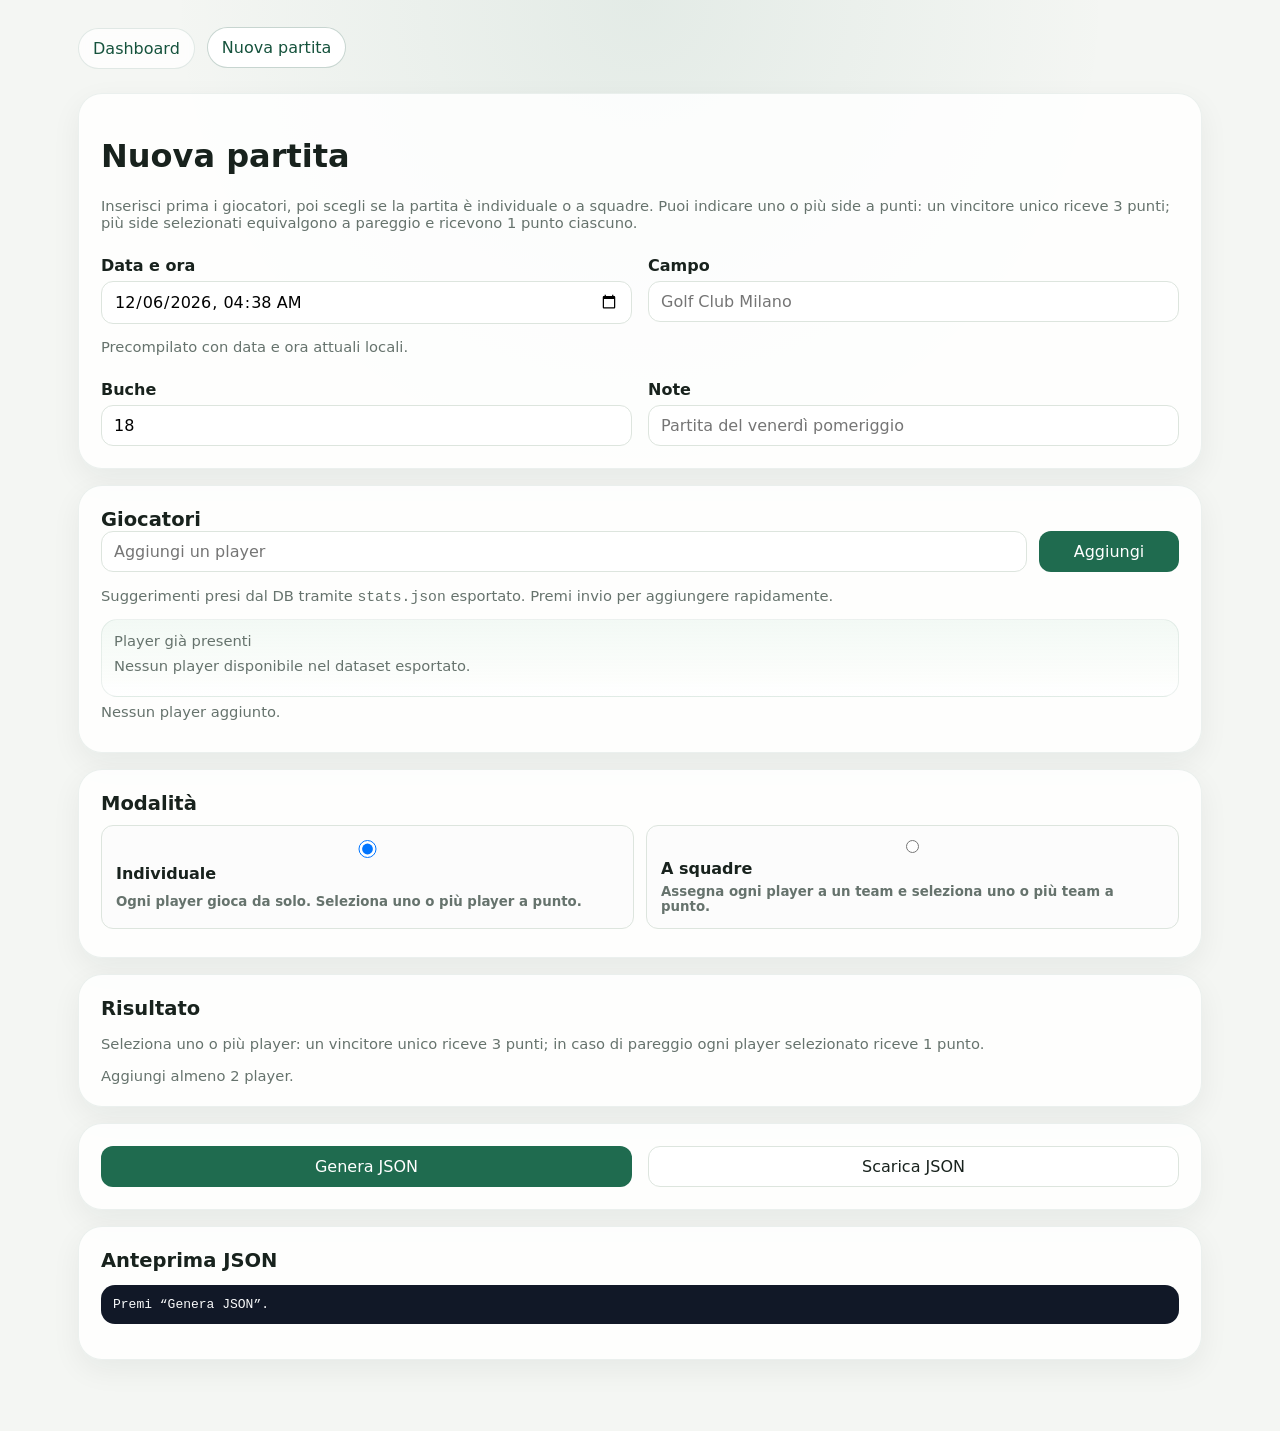
==== commit c55cdc15: "head2head" ====
--- a/docs/new-match/index.html
+++ b/docs/new-match/index.html
@@ -25,7 +25,7 @@
         </div>
         <div>
           <label for="course">Campo</label>
-          <input id="course" type="text" placeholder="Golf Sextriere">
+          <input id="course" type="text" placeholder="Golf Club Milano">
         </div>
       </div>
 
@@ -36,7 +36,7 @@
         </div>
         <div>
           <label for="notes">Note</label>
-          <input id="notes" type="text" placeholder="Partita del fottuto venerdì">
+          <input id="notes" type="text" placeholder="Partita del venerdì pomeriggio">
         </div>
       </div>
     </div>
--- a/docs/assets/style.css
+++ b/docs/assets/style.css
@@ -922,7 +922,7 @@
   margin: 0;
   padding: 1rem 1.15rem;
   border-left: 4px solid var(--accent, #2f7d46);
-  background: rgba(230, 243, 236, 0.24);
+  background: rgba(47, 125, 70, 0.08);
   border-radius: 16px;
 }
 
@@ -1211,3 +1211,172 @@
     max-width: 170px;
   }
 }
+
+/* Mobile fix: compact year selector and Head2Head matrices */
+.matrix-control-label-mobile {
+  display: none;
+}
+
+@media (max-width: 760px) {
+  .season-toolbar {
+    padding: 14px;
+    gap: 10px;
+  }
+
+  .season-toolbar h2 {
+    font-size: 1.05rem;
+  }
+
+  .season-toolbar .small {
+    margin: 4px 0 0;
+    font-size: 0.82rem;
+  }
+
+  .season-filter-box {
+    width: 100%;
+  }
+
+  .season-filter-box label,
+  .matrix-min-box label {
+    margin-bottom: 4px;
+    font-size: 0.72rem;
+  }
+
+  #season_filter,
+  #matrix_min_games {
+    min-height: 38px;
+    padding: 8px 10px;
+    border-radius: 12px;
+    font-size: 0.9rem;
+  }
+
+  .matrix-card {
+    padding: 14px 0 12px;
+    overflow: visible;
+  }
+
+  .matrix-head {
+    padding: 0 14px;
+    margin-bottom: 10px;
+  }
+
+  .matrix-head h2 {
+    font-size: 1.18rem;
+  }
+
+  .matrix-head .small {
+    font-size: 0.82rem;
+    line-height: 1.35;
+  }
+
+  .matrix-controls {
+    width: 100%;
+    display: grid;
+    gap: 8px;
+    justify-items: stretch;
+  }
+
+  .segmented-control {
+    width: 100%;
+    display: grid;
+    grid-template-columns: repeat(2, minmax(0, 1fr));
+    gap: 4px;
+    padding: 3px;
+    border-radius: 14px;
+  }
+
+  .segmented-control button {
+    min-width: 0;
+    width: 100%;
+    padding: 7px 6px;
+    border-radius: 11px;
+    font-size: 0.76rem;
+    line-height: 1.1;
+    white-space: nowrap;
+  }
+
+  .matrix-min-box {
+    width: 100%;
+  }
+
+  .matrix-legend {
+    margin: 6px 14px 8px;
+    font-size: 0.76rem;
+    line-height: 1.35;
+  }
+
+  .h2h-table-wrap {
+    display: block;
+    width: calc(100% - 20px);
+    margin: 0 10px;
+    padding: 0;
+    overflow-x: auto;
+    overflow-y: auto;
+    max-height: 58vh;
+    border: 1px solid rgba(21,82,60,0.10);
+    border-radius: 14px;
+    background: rgba(255,255,255,0.92);
+    -webkit-overflow-scrolling: touch;
+  }
+
+  .h2h-matrix {
+    width: max-content;
+    min-width: max-content;
+    border: 0;
+    border-radius: 0;
+    box-shadow: none;
+  }
+
+  .h2h-matrix th,
+  .h2h-matrix td {
+    min-width: 58px;
+    padding: 7px 6px;
+    font-size: 0.72rem;
+    line-height: 1.15;
+  }
+
+  .h2h-matrix thead th {
+    top: 0;
+    max-width: 92px;
+    font-size: 0.66rem;
+  }
+
+  .h2h-matrix thead th:first-child,
+  .h2h-matrix tbody th {
+    min-width: 112px;
+    max-width: 128px;
+    font-size: 0.72rem;
+    line-height: 1.15;
+  }
+
+  .h2h-table-wrap::after {
+    content: "Scorri la matrice in orizzontale";
+    position: sticky;
+    left: 0;
+    display: block;
+    padding: 7px 9px;
+    color: var(--muted);
+    background: rgba(248,251,247,0.96);
+    border-top: 1px solid #edf2ee;
+    font-size: 0.72rem;
+  }
+}
+
+@media (max-width: 420px) {
+  .segmented-control button {
+    font-size: 0.7rem;
+    padding: 7px 4px;
+  }
+
+  .h2h-matrix th,
+  .h2h-matrix td {
+    min-width: 54px;
+    padding: 7px 5px;
+  }
+
+  .h2h-matrix thead th:first-child,
+  .h2h-matrix tbody th {
+    min-width: 102px;
+    max-width: 116px;
+  }
+}
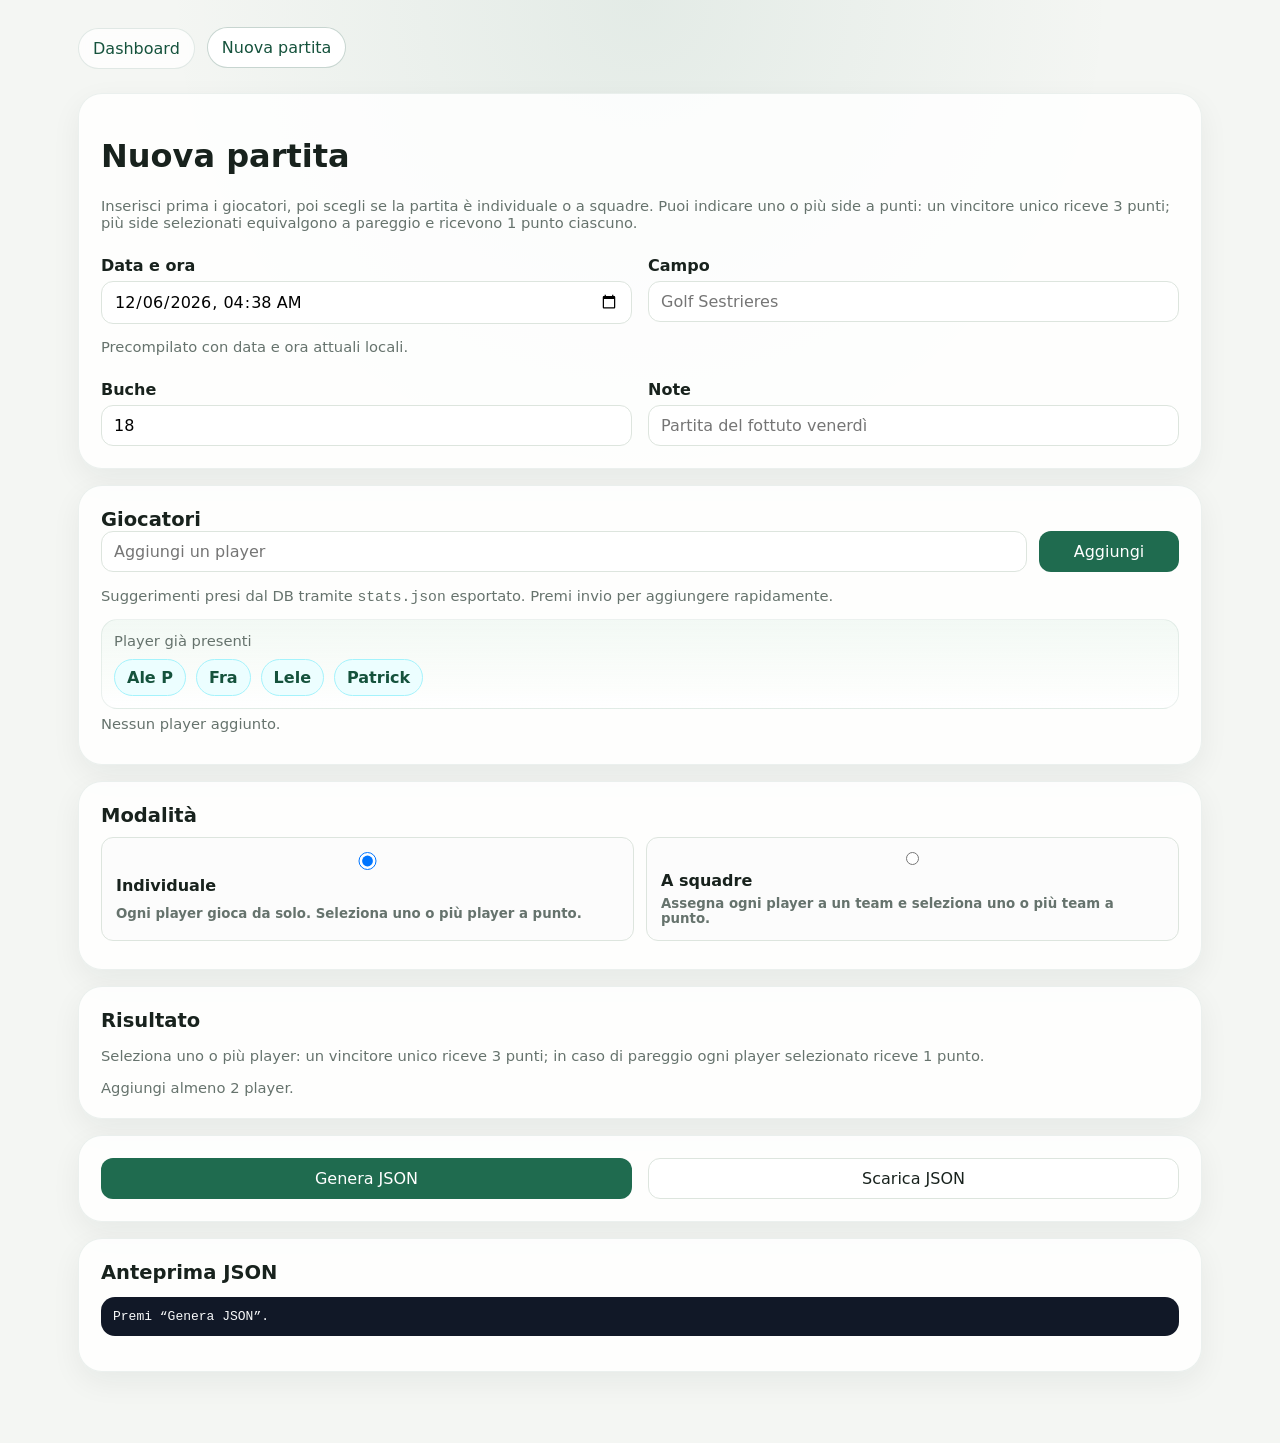
==== commit db77c58f: "ok" ====
--- a/docs/new-match/index.html
+++ b/docs/new-match/index.html
@@ -25,7 +25,7 @@
         </div>
         <div>
           <label for="course">Campo</label>
-          <input id="course" type="text" placeholder="Golf Club Milano">
+          <input id="course" type="text" placeholder="Golf Sestrieres">
         </div>
       </div>
 
@@ -36,7 +36,7 @@
         </div>
         <div>
           <label for="notes">Note</label>
-          <input id="notes" type="text" placeholder="Partita del venerdì pomeriggio">
+          <input id="notes" type="text" placeholder="Partita del fottuto venerdì">
         </div>
       </div>
     </div>
--- a/docs/assets/style.css
+++ b/docs/assets/style.css
@@ -922,7 +922,7 @@
   margin: 0;
   padding: 1rem 1.15rem;
   border-left: 4px solid var(--accent, #2f7d46);
-  background: rgba(47, 125, 70, 0.08);
+  background: rgba(230, 243, 236, 0.24);
   border-radius: 16px;
 }
 
@@ -1380,3 +1380,184 @@
     max-width: 116px;
   }
 }
+
+/* Head2Head control fix: use native selects instead of large segmented buttons */
+.matrix-controls {
+  display: grid;
+  grid-template-columns: repeat(3, minmax(140px, auto));
+  gap: 10px;
+  align-items: end;
+  justify-content: end;
+}
+
+.matrix-control-field {
+  display: grid;
+  gap: 5px;
+  min-width: 150px;
+}
+
+.matrix-control-field label {
+  margin: 0;
+  color: var(--muted);
+  font-size: 0.78rem;
+  font-weight: 700;
+  letter-spacing: 0.04em;
+  text-transform: uppercase;
+}
+
+.matrix-control-field select,
+.season-filter-box select {
+  width: 100%;
+  min-height: 42px;
+  padding: 9px 34px 9px 12px;
+  border: 1px solid rgba(21,82,60,0.18);
+  border-radius: 13px;
+  background-color: #ffffff;
+  color: var(--text);
+  font-size: 0.92rem;
+  font-weight: 650;
+  cursor: pointer;
+  appearance: auto;
+  -webkit-appearance: menulist;
+  touch-action: manipulation;
+}
+
+.matrix-min-box {
+  min-width: 120px;
+  justify-self: auto;
+}
+
+@media (max-width: 760px) {
+  .season-toolbar {
+    display: grid;
+    grid-template-columns: 1fr;
+    align-items: stretch;
+  }
+
+  .season-filter-box {
+    width: 100%;
+    min-width: 0;
+  }
+
+  .matrix-controls {
+    grid-template-columns: 1fr;
+    gap: 9px;
+    justify-content: stretch;
+    width: 100%;
+  }
+
+  .matrix-control-field,
+  .matrix-min-box {
+    width: 100%;
+    min-width: 0;
+  }
+
+  .matrix-control-field label,
+  .season-filter-box label {
+    margin: 0 0 4px;
+    font-size: 0.72rem;
+  }
+
+  .matrix-control-field select,
+  .season-filter-box select,
+  #season_filter,
+  #matrix_type,
+  #matrix_format,
+  #matrix_min_games {
+    display: block;
+    width: 100%;
+    min-height: 40px;
+    padding: 8px 10px;
+    border-radius: 12px;
+    font-size: 0.88rem;
+    line-height: 1.2;
+  }
+
+  .matrix-head {
+    display: grid;
+    grid-template-columns: 1fr;
+    gap: 12px;
+  }
+
+  .h2h-table-wrap {
+    min-height: 160px;
+    overflow-x: auto;
+    overflow-y: auto;
+  }
+
+  .h2h-matrix {
+    display: table;
+  }
+}
+
+/* Firefox mobile fallback for Head2Head matrices
+   Firefox on mobile is less reliable with sticky table cells inside nested overflow containers.
+   Keep the matrix visible and scrollable first; sticky is progressively enhanced in Chrome/Safari. */
+@-moz-document url-prefix() {
+  @media (max-width: 760px) {
+    .matrix-card {
+      overflow: visible;
+    }
+
+    .h2h-table-wrap {
+      display: block;
+      width: calc(100% - 20px);
+      margin: 0 10px;
+      padding: 0;
+      overflow-x: scroll;
+      overflow-y: visible;
+      max-height: none;
+      min-height: 0;
+      border: 1px solid rgba(21,82,60,0.10);
+      border-radius: 14px;
+      background: rgba(255,255,255,0.96);
+      -webkit-overflow-scrolling: touch;
+      scrollbar-width: thin;
+    }
+
+    .h2h-table-wrap::after {
+      position: static;
+      left: auto;
+      display: block;
+    }
+
+    .h2h-matrix {
+      display: table;
+      width: auto !important;
+      min-width: 620px !important;
+      border-collapse: separate;
+      border-spacing: 0;
+      table-layout: auto;
+      border: 0;
+      border-radius: 0;
+      overflow: visible;
+      background: #ffffff;
+    }
+
+    .h2h-matrix thead th,
+    .h2h-matrix thead th:first-child,
+    .h2h-matrix tbody th {
+      position: static;
+      left: auto;
+      top: auto;
+      z-index: auto;
+      box-shadow: none;
+    }
+
+    .h2h-matrix thead th:first-child,
+    .h2h-matrix tbody th {
+      min-width: 110px;
+      max-width: 128px;
+      white-space: normal;
+      word-break: break-word;
+    }
+
+    .h2h-matrix th,
+    .h2h-matrix td {
+      min-width: 56px;
+      padding: 8px 6px;
+      font-size: 0.72rem;
+      line-height: 1.15;
+    }
+  }
+}
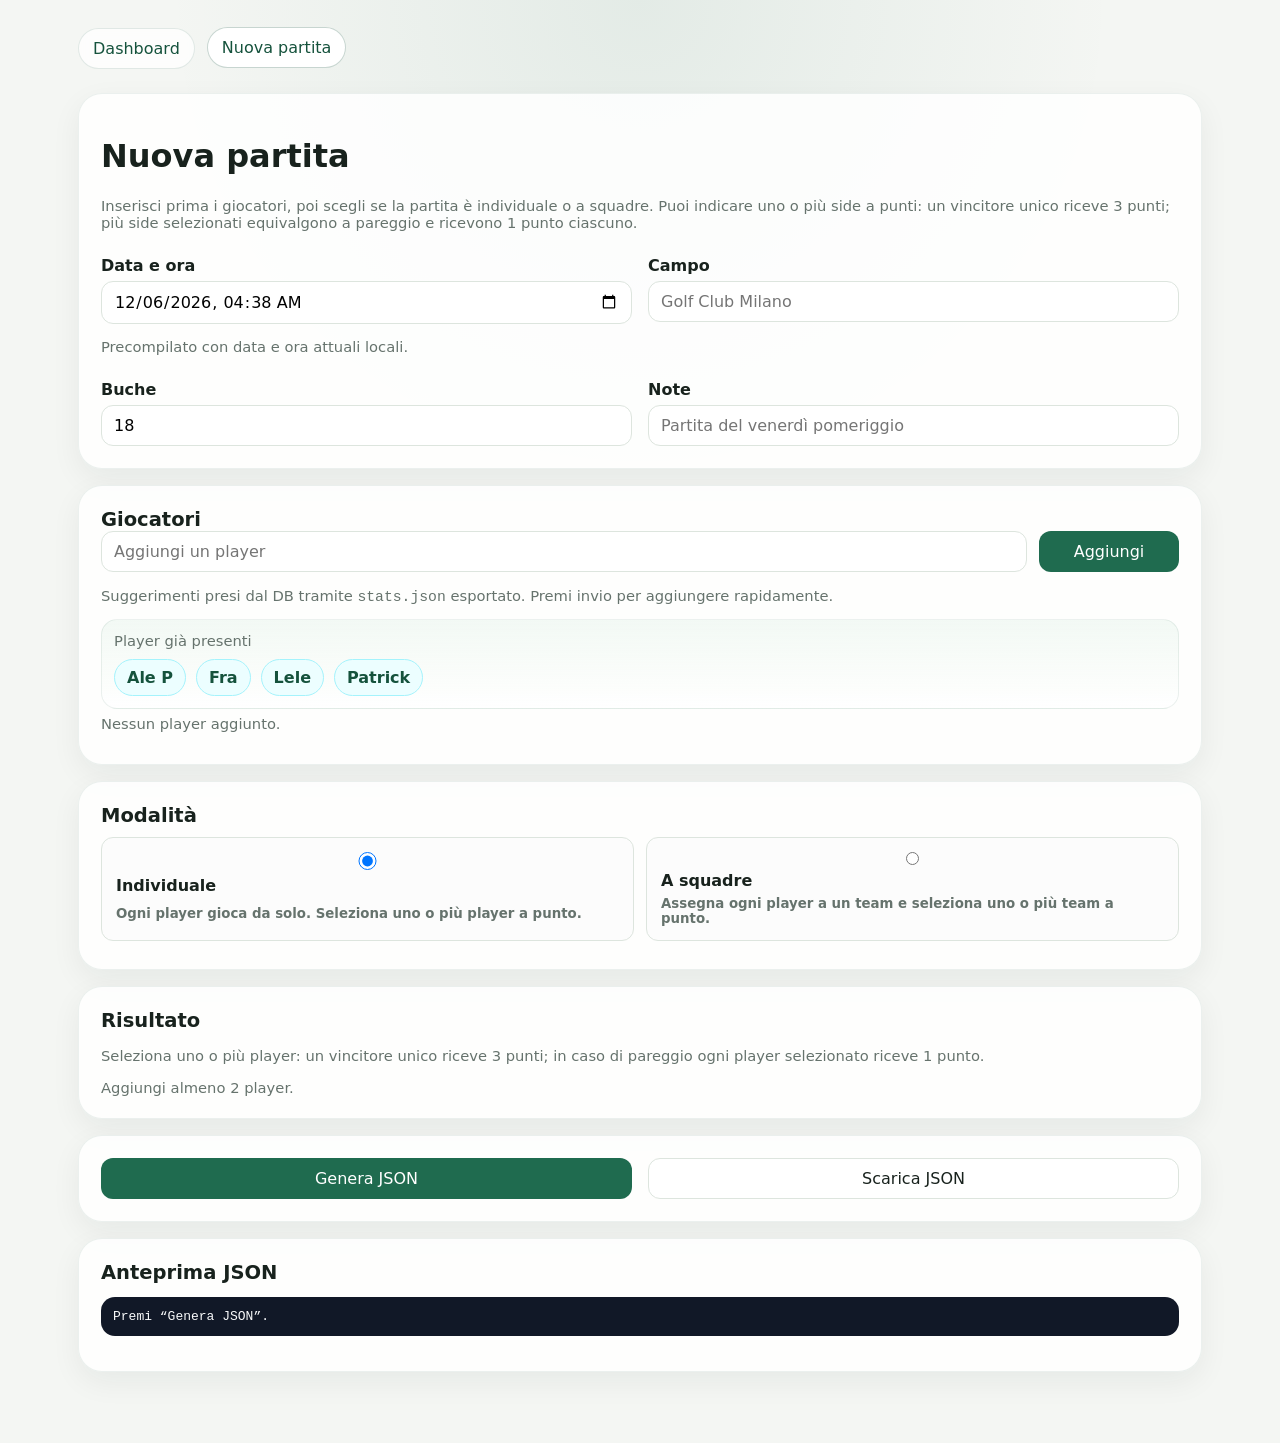
==== commit a875c368: "ok" ====
--- a/docs/new-match/index.html
+++ b/docs/new-match/index.html
@@ -25,7 +25,7 @@
         </div>
         <div>
           <label for="course">Campo</label>
-          <input id="course" type="text" placeholder="Golf Sestrieres">
+          <input id="course" type="text" placeholder="Golf Club Milano">
         </div>
       </div>
 
@@ -36,7 +36,7 @@
         </div>
         <div>
           <label for="notes">Note</label>
-          <input id="notes" type="text" placeholder="Partita del fottuto venerdì">
+          <input id="notes" type="text" placeholder="Partita del venerdì pomeriggio">
         </div>
       </div>
     </div>
--- a/docs/assets/style.css
+++ b/docs/assets/style.css
@@ -922,7 +922,7 @@
   margin: 0;
   padding: 1rem 1.15rem;
   border-left: 4px solid var(--accent, #2f7d46);
-  background: rgba(230, 243, 236, 0.24);
+  background: rgba(47, 125, 70, 0.08);
   border-radius: 16px;
 }
 
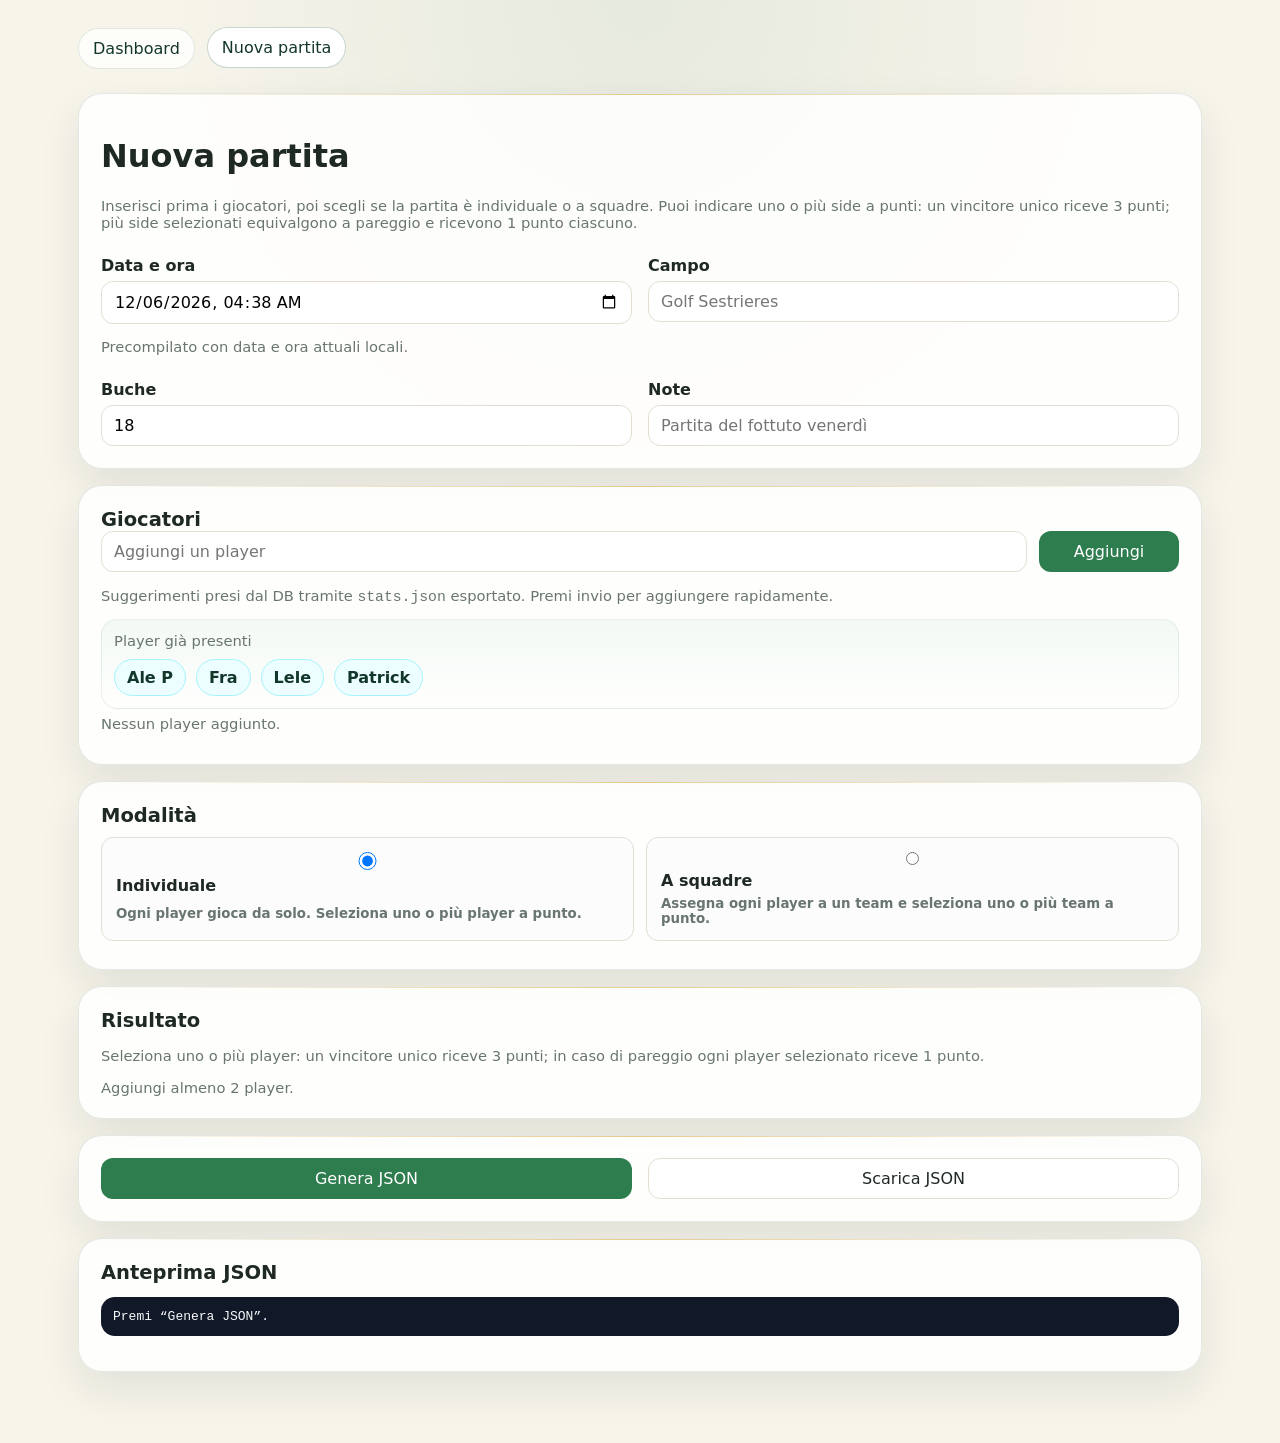
==== commit fce96047: "polish - again" ====
--- a/docs/new-match/index.html
+++ b/docs/new-match/index.html
@@ -25,7 +25,7 @@
         </div>
         <div>
           <label for="course">Campo</label>
-          <input id="course" type="text" placeholder="Golf Club Milano">
+          <input id="course" type="text" placeholder="Golf Sestrieres">
         </div>
       </div>
 
@@ -36,7 +36,7 @@
         </div>
         <div>
           <label for="notes">Note</label>
-          <input id="notes" type="text" placeholder="Partita del venerdì pomeriggio">
+          <input id="notes" type="text" placeholder="Partita del fottuto venerdì">
         </div>
       </div>
     </div>
--- a/docs/assets/style.css
+++ b/docs/assets/style.css
@@ -1013,9 +1013,12 @@
 /* Head2Head matrices */
 .matrix-card {
   margin-bottom: 18px;
-  overflow: hidden;
+  overflow: visible;
   background: linear-gradient(135deg, rgba(255,255,255,0.94), rgba(230,243,236,0.76));
 }
+
+/* Chrome/Safari need every ancestor of sticky table cells to allow visible overflow.
+   The horizontal/vertical scroll is handled only by .h2h-table-wrap. */
 
 .matrix-head {
   align-items: flex-start;
@@ -1071,18 +1074,27 @@
 }
 
 .h2h-table-wrap {
-  padding: 0 16px 18px;
+  position: relative;
+  display: block;
+  margin: 0 16px 18px;
+  padding: 0;
+  max-width: calc(100% - 32px);
   overflow: auto;
   max-height: 70vh;
+  isolation: isolate;
+  overscroll-behavior: contain;
+  -webkit-overflow-scrolling: touch;
 }
 
 .h2h-matrix {
+  width: max-content;
   min-width: 720px;
   border-collapse: separate;
   border-spacing: 0;
+  table-layout: auto;
   border: 1px solid rgba(21,82,60,0.10);
   border-radius: 16px;
-  overflow: hidden;
+  overflow: visible;
   background: rgba(255,255,255,0.96);
 }
 
@@ -1104,6 +1116,7 @@
 }
 
 .h2h-matrix thead th {
+  position: -webkit-sticky;
   position: sticky;
   top: 0;
   z-index: 4;
@@ -1117,23 +1130,42 @@
 
 .h2h-matrix thead th:first-child,
 .h2h-matrix tbody th {
-  position: sticky;
-  left: 0;
+  position: -webkit-sticky !important;
+  position: sticky !important;
+  left: 0 !important;
   z-index: 5;
   min-width: 170px;
   max-width: 210px;
   text-align: left;
   background: #ffffff;
+  background-clip: padding-box;
   color: var(--text);
   font-weight: 800;
   box-shadow: 8px 0 12px rgba(22,34,28,0.05);
   white-space: normal;
   word-break: break-word;
+  transform: translateZ(0);
+  will-change: transform;
+}
+
+.h2h-matrix tbody th::after,
+.h2h-matrix thead th:first-child::after {
+  content: '';
+  position: absolute;
+  top: 0;
+  right: -1px;
+  bottom: 0;
+  width: 1px;
+  background: #dfe9e2;
 }
 
 .h2h-matrix thead th:first-child {
+  z-index: 7;
+  background: #f2f8f4;
+}
+
+.h2h-matrix tbody th {
   z-index: 6;
-  background: #f2f8f4;
 }
 
 .h2h-matrix td.positive {
@@ -1561,3 +1593,1385 @@
     }
   }
 }
+
+
+.mobile-h2h-help {
+  display: none;
+}
+
+@media (max-width: 760px) {
+  .desktop-h2h-help {
+    display: none;
+  }
+
+  .mobile-h2h-help {
+    display: block;
+  }
+}
+
+/* Head2Head mobile: sostituisce la matrice con card consultabili */
+.h2h-mobile-view {
+  display: none;
+}
+
+@media (max-width: 760px) {
+  .h2h-mobile-view {
+    display: grid;
+    gap: 12px;
+    padding: 0 14px 14px;
+  }
+
+  .h2h-mobile-controls {
+    display: grid;
+    grid-template-columns: 1fr;
+    gap: 9px;
+  }
+
+  .h2h-mobile-list {
+    display: grid;
+    gap: 10px;
+  }
+
+  .h2h-duel-card {
+    display: grid;
+    gap: 12px;
+    padding: 14px;
+    border: 1px solid rgba(21,82,60,0.10);
+    border-radius: 18px;
+    background: rgba(255,255,255,0.96);
+    box-shadow: 0 8px 18px rgba(22, 34, 28, 0.045);
+  }
+
+  .h2h-duel-card.positive {
+    border-color: rgba(31,107,79,0.22);
+    background: linear-gradient(180deg, #ffffff 0%, rgba(230,243,236,0.78) 100%);
+  }
+
+  .h2h-duel-card.negative {
+    border-color: rgba(138,75,52,0.18);
+    background: linear-gradient(180deg, #ffffff 0%, rgba(246,241,237,0.85) 100%);
+  }
+
+  .h2h-duel-title {
+    display: flex;
+    flex-wrap: wrap;
+    gap: 7px;
+    align-items: center;
+    font-size: 0.98rem;
+    line-height: 1.25;
+  }
+
+  .h2h-duel-title span:first-child {
+    color: var(--muted);
+  }
+
+  .h2h-duel-title strong {
+    color: var(--text);
+    font-size: 1.08rem;
+  }
+
+  .h2h-vs {
+    padding: 3px 7px;
+    border-radius: 999px;
+    background: var(--accent-soft);
+    color: var(--accent-strong);
+    font-size: 0.7rem;
+    font-weight: 900;
+    letter-spacing: 0.06em;
+    text-transform: uppercase;
+  }
+
+  .h2h-duel-summary {
+    display: grid;
+    grid-template-columns: repeat(2, minmax(0, 1fr));
+    gap: 8px;
+  }
+
+  .h2h-duel-summary span {
+    display: grid;
+    gap: 3px;
+    padding: 9px;
+    border-radius: 12px;
+    background: rgba(248,250,248,0.92);
+    border: 1px solid #edf2ee;
+  }
+
+  .h2h-duel-summary small {
+    color: var(--muted);
+    font-size: 0.68rem;
+    font-weight: 800;
+    letter-spacing: 0.06em;
+    text-transform: uppercase;
+  }
+
+  .h2h-duel-summary strong {
+    color: var(--accent-strong);
+    font-size: 1rem;
+    font-variant-numeric: tabular-nums;
+  }
+
+  .h2h-duel-bar {
+    height: 8px;
+    overflow: hidden;
+    border-radius: 999px;
+    background: #e8eee9;
+  }
+
+  .h2h-duel-bar span {
+    display: block;
+    height: 100%;
+    min-width: 3px;
+    border-radius: inherit;
+    background: linear-gradient(90deg, #3d986f, var(--accent-strong));
+  }
+
+  .h2h-table-wrap {
+    display: none !important;
+  }
+
+  .matrix-legend {
+    margin-bottom: 10px;
+  }
+}
+
+@media (max-width: 420px) {
+  .h2h-duel-summary {
+    grid-template-columns: 1fr;
+  }
+}
+
+
+/* Head2Head Chrome/Safari/Edge fallback.
+   Chrome can be inconsistent with left: sticky on table cells inside a scrollable table.
+   For non-Firefox browsers, JS updates --h2h-scroll-left and the first column is
+   translated by the horizontal scroll amount, so it remains visually locked. */
+@media (min-width: 761px) {
+  .matrix-card {
+    overflow: visible !important;
+  }
+
+  .h2h-table-wrap {
+    position: relative !important;
+    display: block !important;
+    margin: 0 16px 18px !important;
+    padding: 0 !important;
+    max-width: calc(100% - 32px) !important;
+    overflow: auto !important;
+    max-height: 70vh;
+    isolation: isolate;
+  }
+
+  .h2h-matrix {
+    width: max-content !important;
+    min-width: 720px !important;
+    border-collapse: separate !important;
+    border-spacing: 0 !important;
+  }
+
+  .h2h-table-wrap.h2h-js-sticky .h2h-matrix tbody th {
+    position: relative !important;
+    left: auto !important;
+    z-index: 20 !important;
+    transform: translateX(var(--h2h-scroll-left, 0px)) translateZ(0) !important;
+  }
+
+  .h2h-table-wrap.h2h-js-sticky .h2h-matrix thead th:first-child {
+    position: sticky !important;
+    top: 0 !important;
+    left: auto !important;
+    z-index: 30 !important;
+    transform: translateX(var(--h2h-scroll-left, 0px)) translateZ(0) !important;
+  }
+
+  .h2h-table-wrap.h2h-js-sticky .h2h-matrix tbody th,
+  .h2h-table-wrap.h2h-js-sticky .h2h-matrix thead th:first-child {
+    background-clip: padding-box;
+    box-shadow: 8px 0 12px rgba(22,34,28,0.10);
+  }
+}
+
+/* Sticky first column for leaderboard tables (players and teams).
+   Firefox uses native sticky. Chrome/Safari/Edge get a JS-assisted fallback
+   because sticky table cells can fail inside horizontally scrollable tables. */
+.leaderboard-table {
+  position: relative;
+  overflow-x: auto;
+  overflow-y: visible;
+  -webkit-overflow-scrolling: touch;
+  isolation: isolate;
+}
+
+.leaderboard-table table {
+  overflow: visible !important;
+}
+
+#players th:first-child,
+#players td:first-child,
+#teams th:first-child,
+#teams td:first-child {
+  position: -webkit-sticky;
+  position: sticky;
+  left: 0;
+  z-index: 5;
+  background: #ffffff;
+  background-clip: padding-box;
+  box-shadow: 8px 0 12px rgba(22, 34, 28, 0.08);
+}
+
+#players th:first-child,
+#teams th:first-child {
+  z-index: 7;
+  background: #f2f8f4;
+}
+
+.leaderboard-table.leaderboard-js-sticky #players th:first-child,
+.leaderboard-table.leaderboard-js-sticky #players td:first-child,
+.leaderboard-table.leaderboard-js-sticky #teams th:first-child,
+.leaderboard-table.leaderboard-js-sticky #teams td:first-child {
+  position: relative !important;
+  left: auto !important;
+  transform: translateX(var(--leaderboard-scroll-left, 0px)) translateZ(0) !important;
+  z-index: 8;
+  will-change: transform;
+}
+
+.leaderboard-table.leaderboard-js-sticky #players th:first-child,
+.leaderboard-table.leaderboard-js-sticky #teams th:first-child {
+  z-index: 10;
+}
+
+/* Head2Head pair comparison */
+.h2h-mobile-view {
+  display: grid;
+  gap: 14px;
+  margin: 0 16px 18px;
+  padding: 16px;
+  border: 1px solid rgba(21,82,60,0.10);
+  border-radius: 18px;
+  background: rgba(255,255,255,0.72);
+}
+
+.h2h-compare-head {
+  display: flex;
+  justify-content: space-between;
+  gap: 14px;
+  align-items: flex-start;
+  flex-wrap: wrap;
+}
+
+.h2h-compare-head h3 {
+  margin: 0;
+  font-size: 1.06rem;
+}
+
+.h2h-compare-head .small {
+  max-width: 560px;
+  margin: 0;
+  line-height: 1.45;
+}
+
+.h2h-compare-controls {
+  display: grid;
+  grid-template-columns: minmax(180px, 1fr) auto minmax(180px, 1fr);
+  gap: 10px;
+  align-items: end;
+}
+
+.h2h-compare-vs {
+  align-self: end;
+  margin-bottom: 8px;
+  padding: 8px 10px;
+  border-radius: 999px;
+  background: var(--accent-soft);
+  color: var(--accent-strong);
+  font-size: 0.76rem;
+  font-weight: 900;
+  letter-spacing: 0.08em;
+  text-transform: uppercase;
+}
+
+.h2h-compare-card {
+  max-width: 820px;
+}
+
+.h2h-compare-title strong {
+  color: var(--text);
+  font-size: 1.1rem;
+}
+
+.h2h-compare-summary {
+  grid-template-columns: repeat(3, minmax(0, 1fr));
+}
+
+.h2h-compare-note {
+  margin: -2px 0 0;
+  line-height: 1.45;
+}
+
+@media (max-width: 760px) {
+  .h2h-mobile-view {
+    margin: 0 14px 14px;
+    padding: 14px;
+  }
+
+  .h2h-compare-head {
+    display: grid;
+    grid-template-columns: 1fr;
+    gap: 8px;
+  }
+
+  .h2h-compare-head .small {
+    max-width: none;
+  }
+
+  .h2h-compare-controls {
+    grid-template-columns: 1fr;
+    gap: 8px;
+  }
+
+  .h2h-compare-vs {
+    justify-self: start;
+    align-self: auto;
+    margin: -2px 0 0;
+    padding: 5px 9px;
+  }
+
+  .h2h-compare-summary {
+    grid-template-columns: repeat(2, minmax(0, 1fr));
+  }
+}
+
+@media (max-width: 420px) {
+  .h2h-compare-summary {
+    grid-template-columns: 1fr;
+  }
+}
+
+/* Base styling for the Head2Head comparison card, also used on desktop. */
+.h2h-duel-card {
+  display: grid;
+  gap: 12px;
+  padding: 14px;
+  border: 1px solid rgba(21,82,60,0.10);
+  border-radius: 18px;
+  background: rgba(255,255,255,0.96);
+  box-shadow: 0 8px 18px rgba(22, 34, 28, 0.045);
+}
+
+.h2h-duel-card.positive {
+  border-color: rgba(31,107,79,0.22);
+  background: linear-gradient(180deg, #ffffff 0%, rgba(230,243,236,0.78) 100%);
+}
+
+.h2h-duel-card.negative {
+  border-color: rgba(138,75,52,0.18);
+  background: linear-gradient(180deg, #ffffff 0%, rgba(246,241,237,0.85) 100%);
+}
+
+.h2h-duel-title {
+  display: flex;
+  flex-wrap: wrap;
+  gap: 7px;
+  align-items: center;
+  font-size: 0.98rem;
+  line-height: 1.25;
+}
+
+.h2h-vs {
+  padding: 3px 7px;
+  border-radius: 999px;
+  background: var(--accent-soft);
+  color: var(--accent-strong);
+  font-size: 0.7rem;
+  font-weight: 900;
+  letter-spacing: 0.06em;
+  text-transform: uppercase;
+}
+
+.h2h-duel-summary {
+  display: grid;
+  grid-template-columns: repeat(2, minmax(0, 1fr));
+  gap: 8px;
+}
+
+.h2h-duel-summary span {
+  display: grid;
+  gap: 3px;
+  padding: 9px;
+  border-radius: 12px;
+  background: rgba(248,250,248,0.92);
+  border: 1px solid #edf2ee;
+}
+
+.h2h-duel-summary small {
+  color: var(--muted);
+  font-size: 0.68rem;
+  font-weight: 800;
+  letter-spacing: 0.06em;
+  text-transform: uppercase;
+}
+
+.h2h-duel-summary strong {
+  color: var(--accent-strong);
+  font-size: 1rem;
+  font-variant-numeric: tabular-nums;
+}
+
+.h2h-duel-bar {
+  height: 8px;
+  overflow: hidden;
+  border-radius: 999px;
+  background: #e8eee9;
+}
+
+.h2h-duel-bar span {
+  display: block;
+  height: 100%;
+  min-width: 3px;
+  border-radius: inherit;
+  background: linear-gradient(90deg, #3d986f, var(--accent-strong));
+}
+
+.h2h-compare-summary {
+  grid-template-columns: repeat(3, minmax(0, 1fr));
+}
+
+@media (max-width: 760px) {
+  .h2h-compare-summary {
+    grid-template-columns: repeat(2, minmax(0, 1fr));
+  }
+}
+
+@media (max-width: 420px) {
+  .h2h-compare-summary {
+    grid-template-columns: 1fr;
+  }
+}
+
+/* Head2Head simplified view: one selector and one desktop cell format. */
+.matrix-controls {
+  grid-template-columns: minmax(180px, auto) !important;
+}
+
+.h2h-matrix td {
+  white-space: pre-line;
+  line-height: 1.25;
+  min-width: 96px;
+}
+
+.h2h-matrix td.positive,
+.h2h-matrix td.negative,
+.h2h-matrix td.neutral {
+  font-weight: 800;
+}
+
+@media (max-width: 760px) {
+  .matrix-controls {
+    grid-template-columns: 1fr !important;
+  }
+}
+
+/* Lightweight visual polish: premium golf-club look without new dependencies */
+:root {
+  --bg: #f7f4ea;
+  --card: #ffffff;
+  --card-soft: #fbfaf4;
+  --text: #1f2923;
+  --muted: #69766f;
+  --line: #e3ded0;
+  --accent: #2e7d4f;
+  --accent-strong: #12372a;
+  --accent-soft: #e8f3eb;
+  --gold: #d8a63a;
+  --gold-soft: #fbf3d6;
+  --win-soft: #e4f5e9;
+  --draw-soft: #fff4d6;
+  --loss-soft: #f7e7e2;
+  --shadow: 0 14px 34px rgba(18, 55, 42, 0.08);
+}
+
+.hero-card {
+  position: relative;
+  overflow: hidden;
+  background:
+    radial-gradient(circle at 88% 12%, rgba(216,166,58,0.28), transparent 24%),
+    linear-gradient(135deg, #12372a 0%, #1f6b4f 58%, #2e7d4f 100%);
+}
+
+.hero-card::after {
+  content: "";
+  position: absolute;
+  right: -80px;
+  bottom: -110px;
+  width: 280px;
+  height: 280px;
+  border-radius: 999px;
+  border: 34px solid rgba(255,255,255,0.08);
+  pointer-events: none;
+}
+
+.hero-card h1 {
+  letter-spacing: -0.055em;
+}
+
+.season-toolbar {
+  display: flex;
+  justify-content: space-between;
+  align-items: end;
+  gap: 18px;
+  background: rgba(255,255,255,0.88);
+}
+
+.kpi-card {
+  position: relative;
+  overflow: hidden;
+}
+
+.kpi-card::before {
+  content: "";
+  position: absolute;
+  top: 16px;
+  right: 16px;
+  width: 10px;
+  height: 10px;
+  border-radius: 999px;
+  background: var(--gold);
+  box-shadow: 0 0 0 7px rgba(216,166,58,0.12);
+}
+
+.kpi-value {
+  color: var(--accent-strong);
+}
+
+.scoreboard-card::before {
+  background: linear-gradient(90deg, var(--accent-strong), var(--accent), var(--gold));
+}
+
+.rank-badge {
+  display: inline-flex;
+  align-items: center;
+  justify-content: center;
+  width: 30px;
+  height: 30px;
+  margin-right: 10px;
+  border-radius: 999px;
+  background: #eef3ef;
+  color: var(--accent-strong);
+  font-size: 0.82rem;
+  font-weight: 900;
+  font-variant-numeric: tabular-nums;
+  vertical-align: middle;
+}
+
+.rank-1 {
+  background: linear-gradient(180deg, #ffe9a6, #d8a63a);
+  color: #523c08;
+  box-shadow: 0 5px 14px rgba(216,166,58,0.28);
+}
+
+.rank-2 {
+  background: linear-gradient(180deg, #f2f4f5, #c8d0d2);
+  color: #3f4d51;
+}
+
+.rank-3 {
+  background: linear-gradient(180deg, #efd4bd, #c88958);
+  color: #513019;
+}
+
+.leader-name {
+  vertical-align: middle;
+}
+
+.metric-badge {
+  display: inline-flex;
+  align-items: center;
+  justify-content: center;
+  min-width: 42px;
+  padding: 6px 9px;
+  border-radius: 999px;
+  font-size: 0.82rem;
+  font-weight: 900;
+  font-variant-numeric: tabular-nums;
+}
+
+.metric-badge.points {
+  min-width: 50px;
+  background: var(--accent-strong);
+  color: #fff;
+  box-shadow: 0 6px 14px rgba(18,55,42,0.14);
+}
+
+.metric-badge.win {
+  background: var(--win-soft);
+  color: #1d6d43;
+}
+
+.metric-badge.draw {
+  background: var(--draw-soft);
+  color: #8a6414;
+}
+
+.metric-badge.loss {
+  background: var(--loss-soft);
+  color: #8a4232;
+}
+
+.performance-cell {
+  display: grid;
+  min-width: 108px;
+  gap: 6px;
+  justify-items: end;
+  font-variant-numeric: tabular-nums;
+}
+
+.performance-cell > span:first-child {
+  color: var(--accent-strong);
+  font-weight: 900;
+}
+
+.performance-track {
+  display: block;
+  width: 92px;
+  height: 7px;
+  overflow: hidden;
+  border-radius: 999px;
+  background: #e8eee9;
+}
+
+.performance-fill {
+  display: block;
+  height: 100%;
+  border-radius: inherit;
+  background: linear-gradient(90deg, var(--gold), var(--accent));
+}
+
+.leaderboard-table tbody tr.podium-row {
+  box-shadow: 0 12px 24px rgba(18, 55, 42, 0.075);
+}
+
+.leaderboard-table tbody tr.podium-1 td:first-child {
+  box-shadow: inset 4px 0 0 var(--gold), 8px 0 12px rgba(22,34,28,0.08);
+}
+
+.h2h-matrix td.positive {
+  background: linear-gradient(180deg, #ffffff, var(--win-soft));
+}
+
+.h2h-matrix td.negative {
+  background: linear-gradient(180deg, #ffffff, var(--loss-soft));
+}
+
+.h2h-matrix td.neutral {
+  background: linear-gradient(180deg, #ffffff, #f4f1e7);
+}
+
+.h2h-matrix td.positive,
+.h2h-matrix td.negative,
+.h2h-matrix td.neutral {
+  border-radius: 10px;
+  box-shadow: inset 0 -1px 0 rgba(18,55,42,0.06);
+}
+
+.h2h-matrix td {
+  font-size: 0.9rem;
+}
+
+.h2h-compare-card {
+  border-top: 4px solid var(--gold);
+}
+
+.match-item {
+  position: relative;
+  overflow: hidden;
+}
+
+.match-item::before {
+  content: "";
+  position: absolute;
+  top: 0;
+  left: 0;
+  width: 5px;
+  height: 100%;
+  background: linear-gradient(180deg, var(--accent), var(--gold));
+}
+
+.match-side.is-winner strong::after {
+  content: "  vincitore";
+  display: inline-flex;
+  margin-left: 8px;
+  padding: 3px 7px;
+  border-radius: 999px;
+  background: var(--win-soft);
+  color: #1d6d43;
+  font-size: 0.68rem;
+  letter-spacing: 0.06em;
+  text-transform: uppercase;
+  vertical-align: middle;
+}
+
+@media (max-width: 760px) {
+  .season-toolbar {
+    display: grid;
+    align-items: stretch;
+  }
+
+  .rank-badge {
+    width: 28px;
+    height: 28px;
+    margin-right: 8px;
+  }
+
+  .metric-badge {
+    min-width: 38px;
+    padding: 5px 8px;
+  }
+
+  .performance-cell {
+    justify-items: start;
+    min-width: 96px;
+  }
+
+  .leaderboard-table tbody td:nth-child(2) {
+    font-size: 1rem;
+  }
+}
+
+.metric-badge.tie {
+  min-width: 88px;
+  background: rgba(216, 166, 58, 0.16);
+  color: #76591b;
+  border: 1px solid rgba(216, 166, 58, 0.28);
+  font-size: 0.74rem;
+  white-space: nowrap;
+}
+
+/* Quote card refresh */
+.hero-meta .flavour-quote {
+  position: relative;
+  overflow: hidden;
+  width: min(360px, 100%);
+  padding: 1.15rem 1.25rem 1.05rem;
+  border: 1px solid rgba(255, 255, 255, 0.18);
+  border-left: 0;
+  background:
+    linear-gradient(145deg, rgba(255, 255, 255, 0.18), rgba(255, 255, 255, 0.06)),
+    rgba(10, 40, 29, 0.16);
+  box-shadow: 0 18px 42px rgba(5, 23, 17, 0.22);
+  backdrop-filter: blur(8px);
+}
+
+.hero-meta .flavour-quote::before {
+  content: "\201C";
+  position: absolute;
+  top: -0.42rem;
+  left: 0.7rem;
+  font-family: Georgia, serif;
+  font-size: 5rem;
+  line-height: 1;
+  color: rgba(216, 166, 58, 0.34);
+  pointer-events: none;
+}
+
+.hero-meta .flavour-quote::after {
+  content: "";
+  position: absolute;
+  inset: auto 1rem 0 1rem;
+  height: 3px;
+  border-radius: 999px 999px 0 0;
+  background: linear-gradient(90deg, rgba(216, 166, 58, 0), rgba(216, 166, 58, 0.74), rgba(216, 166, 58, 0));
+}
+
+.hero-meta .flavour-quote blockquote {
+  position: relative;
+  z-index: 1;
+  padding-left: 0.25rem;
+  font-size: 1.05rem;
+  letter-spacing: -0.01em;
+}
+
+.hero-meta .flavour-quote figcaption {
+  position: relative;
+  z-index: 1;
+  color: rgba(247, 251, 248, 0.72);
+  font-variant: normal;
+  text-transform: none;
+  letter-spacing: 0.02em;
+}
+
+/* Hall of fame */
+.hall-card {
+  margin-bottom: 18px;
+}
+
+.hall-list {
+  display: grid;
+  grid-template-columns: repeat(auto-fit, minmax(250px, 1fr));
+  gap: 14px;
+  padding: 0 18px 18px;
+}
+
+.hall-year-card {
+  position: relative;
+  overflow: hidden;
+  min-height: 184px;
+  padding: 16px;
+  border: 1px solid rgba(21, 82, 60, 0.1);
+  border-radius: 22px;
+  background:
+    linear-gradient(145deg, rgba(255, 255, 255, 0.94), rgba(248, 251, 247, 0.88));
+  box-shadow: 0 14px 30px rgba(22, 34, 28, 0.06);
+}
+
+.hall-year-card.is-ongoing {
+  border-color: rgba(102, 115, 109, 0.22);
+  background:
+    linear-gradient(145deg, rgba(255, 255, 255, 0.84), rgba(237, 240, 238, 0.86));
+}
+
+.hall-year-card.is-ongoing::after {
+  content: "";
+  position: absolute;
+  inset: 0;
+  background: repeating-linear-gradient(
+    -45deg,
+    rgba(102, 115, 109, 0.05),
+    rgba(102, 115, 109, 0.05) 8px,
+    rgba(255, 255, 255, 0) 8px,
+    rgba(255, 255, 255, 0) 18px
+  );
+  pointer-events: none;
+}
+
+.hall-year-top,
+.hall-champions-grid,
+.hall-ongoing-ribbon {
+  position: relative;
+  z-index: 1;
+}
+
+.hall-year-top {
+  display: flex;
+  align-items: center;
+  justify-content: space-between;
+  gap: 12px;
+  margin-bottom: 14px;
+}
+
+.hall-year {
+  font-size: 1.55rem;
+  line-height: 1;
+  color: var(--accent-strong);
+}
+
+.hall-status {
+  display: inline-flex;
+  align-items: center;
+  padding: 6px 10px;
+  border-radius: 999px;
+  font-size: 0.74rem;
+  font-weight: 800;
+  letter-spacing: 0.08em;
+  text-transform: uppercase;
+}
+
+.hall-status.closed {
+  color: #614716;
+  background: rgba(216, 166, 58, 0.18);
+  border: 1px solid rgba(216, 166, 58, 0.32);
+}
+
+.hall-status.ongoing {
+  color: #4e5854;
+  background: rgba(102, 115, 109, 0.14);
+  border: 1px solid rgba(102, 115, 109, 0.22);
+}
+
+.hall-champions-grid {
+  display: grid;
+  gap: 10px;
+}
+
+.hall-champion {
+  display: grid;
+  gap: 4px;
+  padding: 12px;
+  border-radius: 16px;
+  background: rgba(255, 255, 255, 0.72);
+  border: 1px solid rgba(21, 82, 60, 0.08);
+}
+
+.hall-champion-label {
+  color: var(--muted);
+  font-size: 0.74rem;
+  font-weight: 800;
+  text-transform: uppercase;
+  letter-spacing: 0.08em;
+}
+
+.hall-champion-name {
+  color: var(--text);
+  font-size: 1rem;
+}
+
+.hall-champion-meta {
+  color: var(--muted);
+  font-size: 0.84rem;
+}
+
+.hall-ongoing-ribbon {
+  width: fit-content;
+  margin-top: 12px;
+  padding: 7px 10px;
+  border-radius: 999px;
+  color: #4e5854;
+  background: rgba(102, 115, 109, 0.12);
+  border: 1px solid rgba(102, 115, 109, 0.18);
+  font-size: 0.78rem;
+  font-weight: 800;
+}
+
+@media (max-width: 760px) {
+  .hero-meta .flavour-quote {
+    width: 100%;
+  }
+
+  .hall-list {
+    grid-template-columns: 1fr;
+    padding: 0 12px 14px;
+  }
+}
+
+/* Storico partite collassabile */
+.matches-details {
+  display: block;
+}
+
+.matches-summary {
+  display: flex;
+  align-items: center;
+  justify-content: space-between;
+  gap: 16px;
+  cursor: pointer;
+  list-style: none;
+  border: 1px solid rgba(21,82,60,0.1);
+  border-radius: 20px;
+  padding: 16px 18px;
+  background: linear-gradient(135deg, rgba(247,244,234,0.9), rgba(255,255,255,0.92));
+  transition: border-color 180ms ease, box-shadow 180ms ease, transform 180ms ease;
+}
+
+.matches-summary::-webkit-details-marker {
+  display: none;
+}
+
+.matches-summary:hover {
+  border-color: rgba(216,166,58,0.45);
+  box-shadow: 0 14px 30px rgba(18,55,42,0.08);
+  transform: translateY(-1px);
+}
+
+.matches-summary > span:first-child {
+  display: grid;
+  gap: 3px;
+}
+
+.matches-summary strong {
+  font-size: 1.16rem;
+  color: var(--text);
+}
+
+.matches-summary small {
+  color: var(--muted);
+  line-height: 1.35;
+}
+
+.summary-toggle {
+  flex: 0 0 auto;
+  display: inline-flex;
+  align-items: center;
+  gap: 8px;
+  border-radius: 999px;
+  padding: 8px 12px;
+  background: var(--accent);
+  color: #fff;
+  font-size: 0.82rem;
+  font-weight: 800;
+  letter-spacing: 0.04em;
+  text-transform: uppercase;
+}
+
+.summary-toggle::after {
+  content: "";
+  width: 7px;
+  height: 7px;
+  border-right: 2px solid currentColor;
+  border-bottom: 2px solid currentColor;
+  transform: rotate(45deg) translateY(-1px);
+  transition: transform 180ms ease;
+}
+
+.matches-details[open] .summary-toggle {
+  font-size: 0;
+}
+
+.matches-details[open] .summary-toggle::before {
+  content: "Chiudi";
+  font-size: 0.82rem;
+}
+
+.matches-details[open] .summary-toggle::after {
+  transform: rotate(225deg) translateY(-1px);
+}
+
+.matches-collapsible-body {
+  padding-top: 18px;
+}
+
+.matches-toolbar {
+  margin-bottom: 14px;
+}
+
+@media (max-width: 760px) {
+  .matches-summary {
+    align-items: stretch;
+    display: grid;
+  }
+
+  .summary-toggle {
+    justify-content: center;
+  }
+}
+
+/* Premium polish pass: lightweight, CSS-only */
+:root {
+  --gold: #d8a63a;
+  --gold-soft: #f6ead0;
+  --cream: #f7f4ea;
+  --club-shadow: 0 18px 42px rgba(18, 55, 42, 0.09);
+}
+
+.card,
+.kpi-card,
+.scoreboard-card,
+.matrix-card,
+.matches-card,
+.hall-card,
+.season-toolbar {
+  border-color: rgba(18, 55, 42, 0.11);
+  box-shadow: var(--club-shadow);
+}
+
+.card {
+  position: relative;
+}
+
+.card::before {
+  content: "";
+  position: absolute;
+  left: 22px;
+  right: 22px;
+  top: 0;
+  height: 1px;
+  background: linear-gradient(90deg, transparent, rgba(216,166,58,0.58), transparent);
+  pointer-events: none;
+}
+
+.hero-card {
+  position: relative;
+  overflow: hidden;
+  box-shadow: 0 24px 56px rgba(18, 55, 42, 0.18);
+}
+
+.hero-card::before {
+  content: "";
+  position: absolute;
+  inset: -45% auto auto 48%;
+  width: 520px;
+  height: 520px;
+  border-radius: 999px;
+  background: radial-gradient(circle, rgba(216,166,58,0.22), transparent 62%);
+  pointer-events: none;
+}
+
+.hero-card > * {
+  position: relative;
+  z-index: 1;
+}
+
+.flavour-quote {
+  position: relative;
+  max-width: 360px;
+  padding: 1.15rem 1.2rem 1.05rem 1.35rem;
+  border: 1px solid rgba(255,255,255,0.20);
+  border-left: 4px solid rgba(216,166,58,0.95);
+  background:
+    linear-gradient(135deg, rgba(255,255,255,0.18), rgba(255,255,255,0.07)),
+    rgba(12, 39, 29, 0.16);
+  border-radius: 20px;
+  box-shadow: inset 0 1px 0 rgba(255,255,255,0.22), 0 16px 34px rgba(0,0,0,0.10);
+  backdrop-filter: blur(8px);
+}
+
+.flavour-quote::before {
+  content: "\201C";
+  position: absolute;
+  top: -0.45rem;
+  left: 0.75rem;
+  color: rgba(216,166,58,0.42);
+  font-family: Georgia, serif;
+  font-size: 4.4rem;
+  line-height: 1;
+  pointer-events: none;
+}
+
+.flavour-quote blockquote {
+  position: relative;
+  font-size: 1.04rem;
+  color: #fffaf0;
+  text-wrap: balance;
+}
+
+.flavour-quote figcaption {
+  color: rgba(247,251,248,0.76);
+}
+
+.section-kicker,
+.eyebrow {
+  letter-spacing: 0.14em;
+}
+
+.section-head h2,
+.card-head h2,
+.leaderboard-head h2 {
+  text-wrap: balance;
+}
+
+.season-toolbar,
+.hall-card {
+  background:
+    linear-gradient(135deg, rgba(247,244,234,0.86), rgba(255,255,255,0.94) 42%, rgba(248,251,247,0.95)),
+    #fff;
+}
+
+.season-toolbar::after,
+.hall-card::after {
+  content: "";
+  position: absolute;
+  top: 18px;
+  right: 20px;
+  width: 74px;
+  height: 74px;
+  border-radius: 999px;
+  background: radial-gradient(circle, rgba(216,166,58,0.16), transparent 70%);
+  pointer-events: none;
+}
+
+input,
+textarea,
+select,
+button,
+.topnav a,
+nav a,
+.summary-toggle {
+  transition: border-color 160ms ease, box-shadow 160ms ease, transform 160ms ease, background 160ms ease;
+}
+
+input:focus,
+textarea:focus,
+select:focus {
+  outline: none;
+  border-color: rgba(31,107,79,0.55);
+  box-shadow: 0 0 0 4px rgba(31,107,79,0.10);
+}
+
+button:hover,
+.summary-toggle:hover {
+  transform: translateY(-1px);
+  box-shadow: 0 12px 22px rgba(18,55,42,0.13);
+}
+
+.pill.subtle {
+  background: linear-gradient(135deg, var(--accent-soft), rgba(246,234,208,0.88));
+  border-color: rgba(216,166,58,0.20);
+}
+
+.kpi-card {
+  position: relative;
+  overflow: hidden;
+  background: linear-gradient(145deg, rgba(255,255,255,0.95), rgba(248,251,247,0.92));
+}
+
+.kpi-card::after {
+  content: "";
+  position: absolute;
+  right: -28px;
+  top: -34px;
+  width: 104px;
+  height: 104px;
+  border-radius: 999px;
+  background: radial-gradient(circle, rgba(31,107,79,0.12), transparent 67%);
+  pointer-events: none;
+}
+
+.kpi-card-accent::after {
+  background: radial-gradient(circle, rgba(216,166,58,0.20), transparent 67%);
+}
+
+.leaderboard-table table,
+.h2h-table-wrap table {
+  font-variant-numeric: tabular-nums;
+}
+
+.leaderboard-table thead th,
+.h2h-matrix thead th {
+  background: linear-gradient(180deg, rgba(246,234,208,0.36), rgba(242,248,244,0.84));
+  color: #526158;
+}
+
+.leaderboard-table tbody tr {
+  transition: transform 160ms ease, box-shadow 160ms ease, background 160ms ease;
+}
+
+.leaderboard-table tbody tr:nth-child(even) {
+  background: rgba(248,251,247,0.94);
+}
+
+.leaderboard-table tbody tr:hover {
+  box-shadow: 0 12px 26px rgba(22, 34, 28, 0.07);
+}
+
+#players td:first-child,
+#teams td:first-child {
+  background: linear-gradient(90deg, #ffffff 0%, #fbfdfb 100%);
+}
+
+#players th:first-child,
+#teams th:first-child {
+  background: linear-gradient(180deg, #f7f4ea 0%, #f2f8f4 100%);
+}
+
+.rank-badge,
+.podium-badge,
+.points-badge,
+.record-badge,
+.metric-badge,
+.tb-badge {
+  box-shadow: inset 0 1px 0 rgba(255,255,255,0.38);
+}
+
+.h2h-matrix td,
+.h2h-matrix th {
+  transition: background 140ms ease, box-shadow 140ms ease;
+}
+
+.h2h-matrix tbody tr:hover th,
+.h2h-matrix tbody tr:hover td {
+  background-color: rgba(246,234,208,0.22);
+}
+
+.h2h-cell,
+.h2h-empty,
+.h2h-diagonal {
+  border-radius: 12px;
+}
+
+.hall-card {
+  overflow: hidden;
+}
+
+.hall-card::before {
+  height: 4px;
+  left: 0;
+  right: 0;
+  background: linear-gradient(90deg, var(--accent-strong), var(--gold), var(--accent));
+}
+
+.hall-head {
+  padding: 4px 2px 0;
+}
+
+.hall-year-card {
+  border-color: rgba(216,166,58,0.20);
+  background:
+    linear-gradient(145deg, rgba(255,255,255,0.96), rgba(247,244,234,0.72)),
+    #fff;
+}
+
+.hall-year-card::before {
+  content: "";
+  position: absolute;
+  top: -42px;
+  right: -34px;
+  width: 130px;
+  height: 130px;
+  border-radius: 999px;
+  background: radial-gradient(circle, rgba(216,166,58,0.20), transparent 66%);
+  pointer-events: none;
+}
+
+.hall-year-card.is-ongoing {
+  filter: saturate(0.92);
+}
+
+.hall-status.ongoing::before {
+  content: "";
+  width: 7px;
+  height: 7px;
+  margin-right: 7px;
+  border-radius: 999px;
+  background: #8b9691;
+  box-shadow: 0 0 0 4px rgba(139,150,145,0.12);
+}
+
+.hall-status.closed::before {
+  content: "";
+  width: 7px;
+  height: 7px;
+  margin-right: 7px;
+  border-radius: 999px;
+  background: var(--gold);
+  box-shadow: 0 0 0 4px rgba(216,166,58,0.16);
+}
+
+.hall-champion {
+  background: rgba(255,255,255,0.82);
+  box-shadow: inset 0 1px 0 rgba(255,255,255,0.78);
+}
+
+.matches-summary {
+  background:
+    linear-gradient(135deg, rgba(247,244,234,0.92), rgba(255,255,255,0.94) 58%, rgba(230,243,236,0.62));
+}
+
+.match-item {
+  position: relative;
+  overflow: hidden;
+}
+
+.match-item::before {
+  content: "";
+  position: absolute;
+  left: 0;
+  top: 14px;
+  bottom: 14px;
+  width: 4px;
+  border-radius: 999px;
+  background: linear-gradient(180deg, var(--accent), var(--gold));
+}
+
+@media (max-width: 760px) {
+  .card::before {
+    left: 16px;
+    right: 16px;
+  }
+
+  .flavour-quote {
+    max-width: none;
+  }
+
+  .season-toolbar::after,
+  .hall-card::after {
+    display: none;
+  }
+}
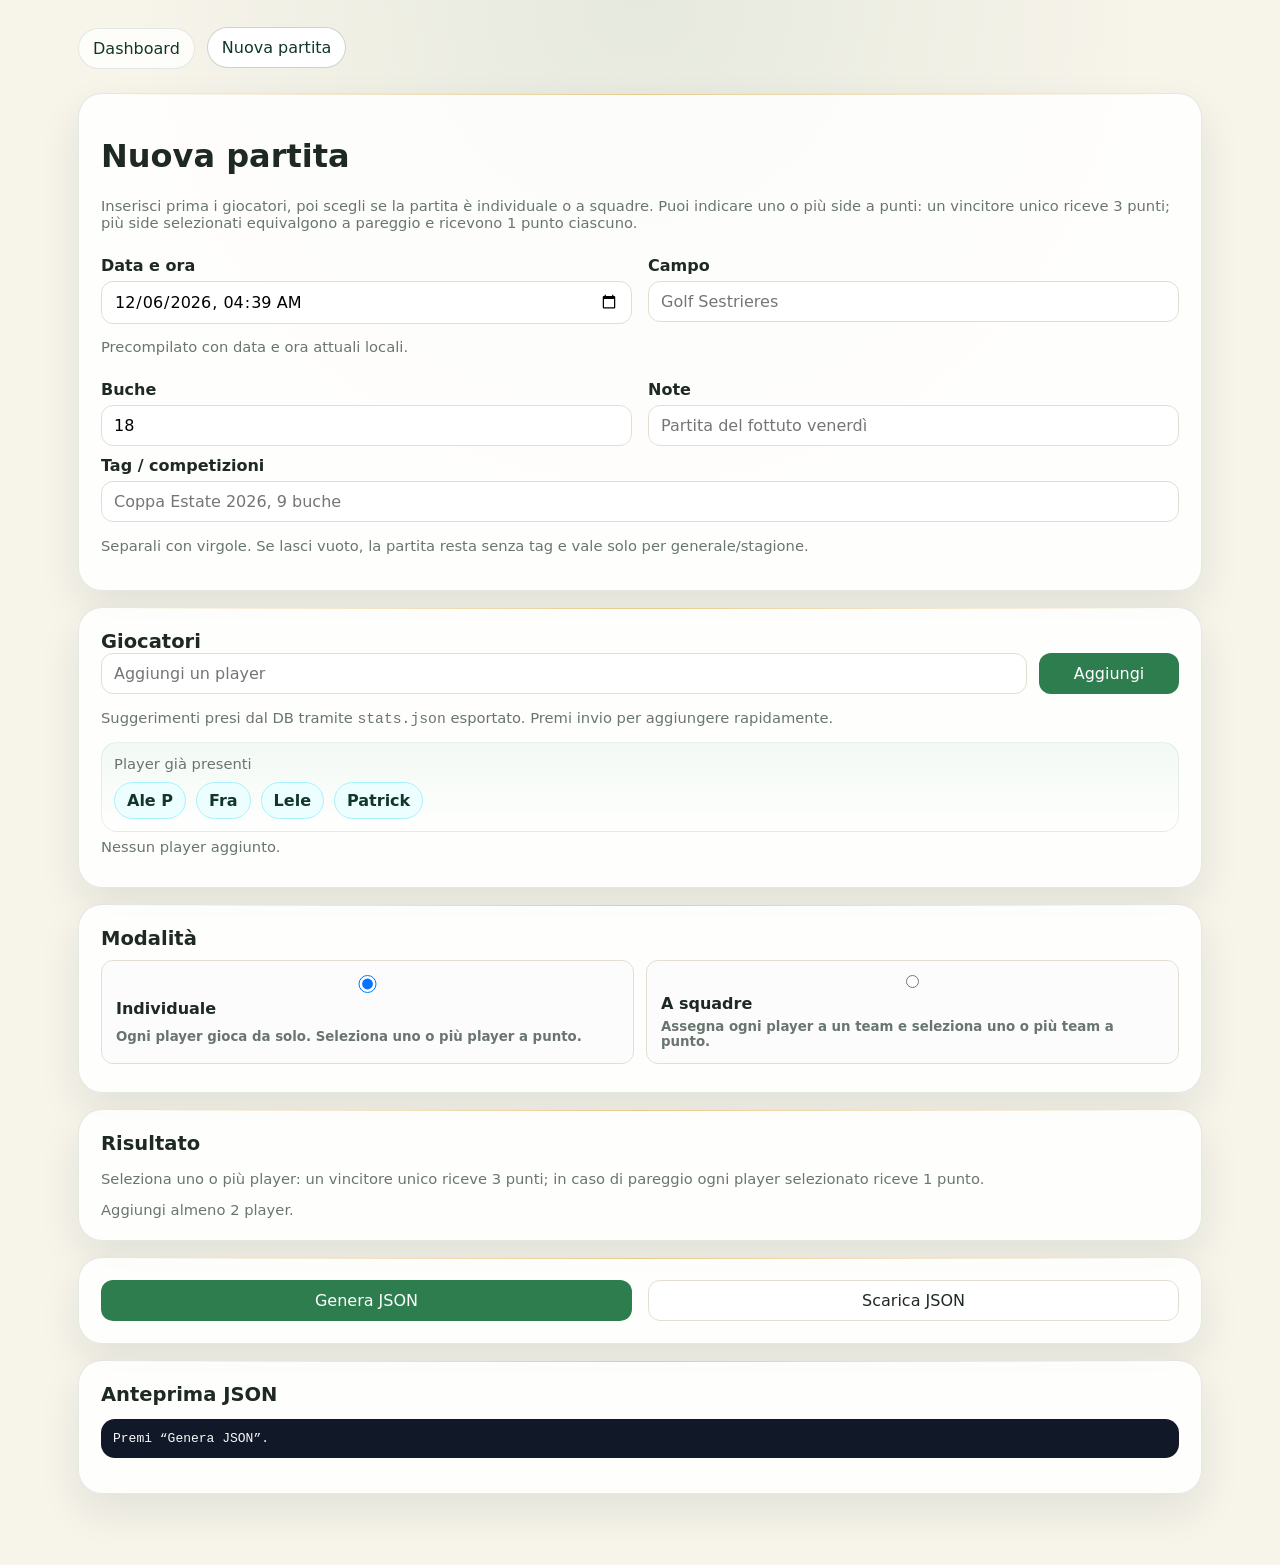
==== commit fc04e1d9: "Add data & TAG" ====
--- a/docs/new-match/index.html
+++ b/docs/new-match/index.html
@@ -39,6 +39,12 @@
           <input id="notes" type="text" placeholder="Partita del fottuto venerdì">
         </div>
       </div>
+
+      <div>
+        <label for="tags">Tag / competizioni</label>
+        <input id="tags" type="text" placeholder="Coppa Estate 2026, 9 buche">
+        <p class="small">Separali con virgole. Se lasci vuoto, la partita resta senza tag e vale solo per generale/stagione.</p>
+      </div>
     </div>
 
     <div class="card">
@@ -170,6 +176,19 @@
 
       function normalizeName(name) {
         return (name || '').trim().replace(/\s+/g, ' ');
+      }
+
+      function parseTags(value) {
+        var seen = {};
+        return String(value || '')
+          .split(',')
+          .map(normalizeName)
+          .filter(function (tag) {
+            var key = tag.toLowerCase();
+            if (!tag || seen[key]) return false;
+            seen[key] = true;
+            return true;
+          });
       }
 
       function loadKnownPlayers() {
@@ -458,6 +477,7 @@
           course: normalizeName(byId('course').value) || null,
           holes: Number(byId('holes').value) || null,
           notes: normalizeName(byId('notes').value) || null,
+          tags: parseTags(byId('tags').value),
           sides: state.mode === 'teams' ? buildTeamSides() : buildIndividualSides()
         };
       }
--- a/docs/assets/style.css
+++ b/docs/assets/style.css
@@ -2975,3 +2975,21 @@
     display: none;
   }
 }
+
+.match-tags {
+  display: flex;
+  flex-wrap: wrap;
+  gap: 0.4rem;
+  margin: 0.55rem 0 0.2rem;
+}
+
+.tag-badge {
+  display: inline-flex;
+  align-items: center;
+  border-radius: 999px;
+  padding: 0.25rem 0.55rem;
+  font-size: 0.78rem;
+  font-weight: 700;
+  background: rgba(255, 255, 255, 0.08);
+  border: 1px solid rgba(255, 255, 255, 0.16);
+}
